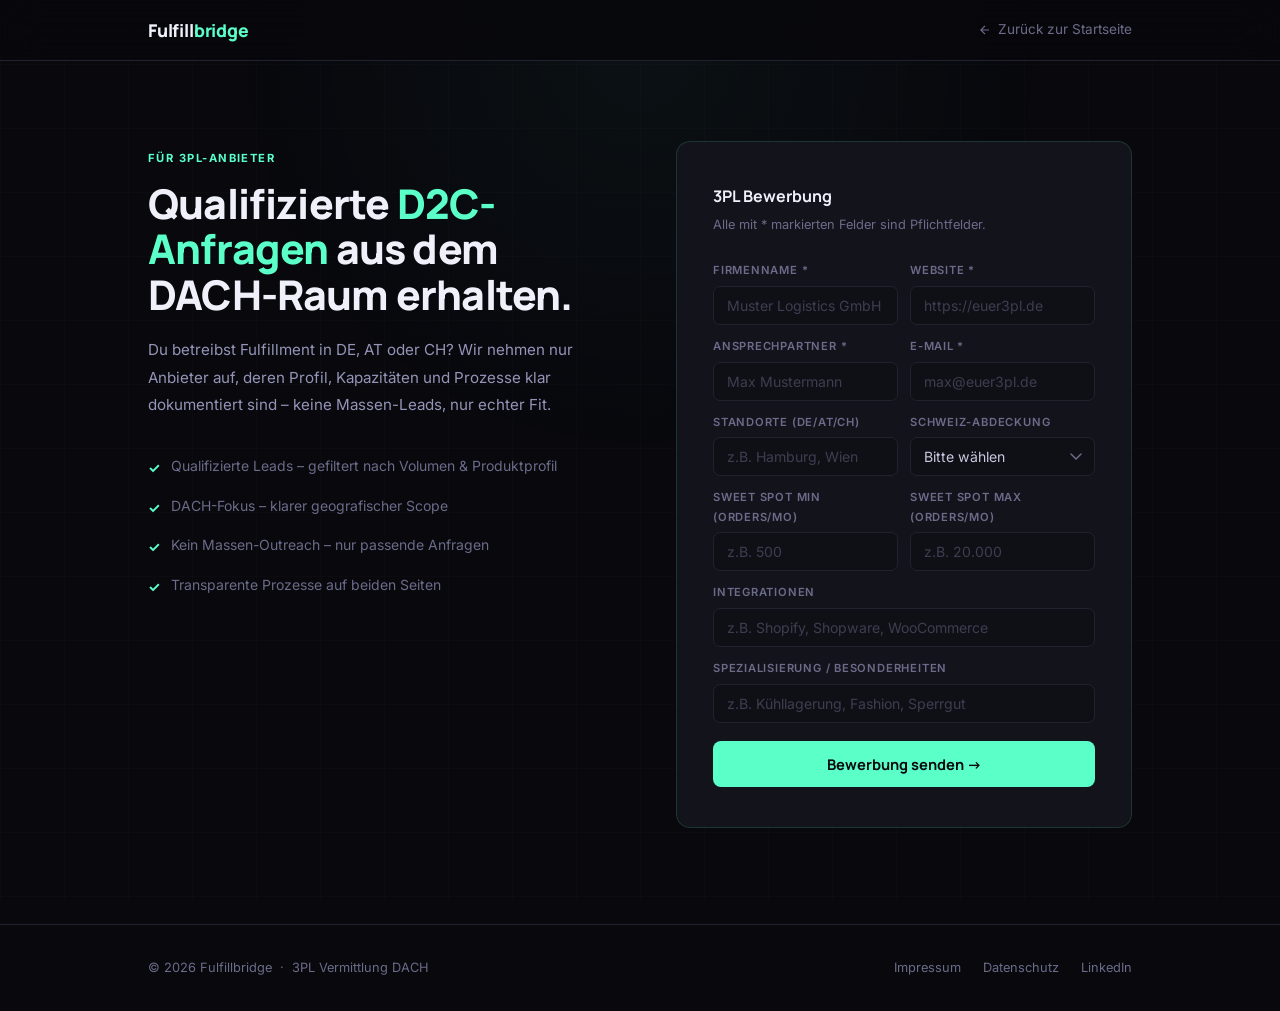
==== 3pl-bewerben.html @ 2032651c "Add files via upload" ====
<!DOCTYPE html>
<html lang="de">
<head>
  <meta charset="UTF-8" />
  <meta name="viewport" content="width=device-width, initial-scale=1.0" />
  <title>Als 3PL bewerben – Fulfillbridge</title>
  <meta name="description" content="Bewirb dich als 3PL-Fulfillment-Anbieter bei Fulfillbridge und erhalte qualifizierte D2C-Anfragen aus dem DACH-Raum." />
  <link rel="canonical" href="https://fulfillbridge.de/3pl-bewerben" />
  <link rel="preconnect" href="https://fonts.googleapis.com" />
  <link rel="preconnect" href="https://fonts.gstatic.com" crossorigin />
  <link href="https://fonts.googleapis.com/css2?family=Manrope:wght@600;700;800&family=Inter:wght@400;500&display=swap" rel="stylesheet" />
  <style>
    :root{--bg:#08080d;--surface:#0f0f16;--card:#13131c;--border:#22222e;--accent:#5bffc8;--accent2:#3de0a8;--text:#c8c8e0;--muted:#6b6b8a;--soft:#9494b8;--white:#f0f0fa;--fh:'Manrope',sans-serif;--fb:'Inter',sans-serif;}
    *,*::before,*::after{box-sizing:border-box;margin:0;padding:0;}
    html{scroll-behavior:smooth;}
    body{background:var(--bg);color:var(--text);font-family:var(--fb);font-size:16px;line-height:1.75;overflow-x:hidden;}
    body::after{content:'';position:fixed;inset:0;background-image:linear-gradient(rgba(255,255,255,0.015) 1px,transparent 1px),linear-gradient(90deg,rgba(255,255,255,0.015) 1px,transparent 1px);background-size:64px 64px;pointer-events:none;z-index:0;}
    .glow{position:fixed;top:-400px;left:50%;transform:translateX(-50%);width:900px;height:900px;background:radial-gradient(ellipse,rgba(91,255,200,0.04) 0%,transparent 65%);pointer-events:none;z-index:0;}
    .wrap{max-width:1040px;margin:0 auto;padding:0 28px;position:relative;z-index:1;}
    nav{position:sticky;top:0;z-index:100;background:rgba(8,8,13,0.92);backdrop-filter:blur(20px);border-bottom:1px solid var(--border);}
    .nav-inner{display:flex;align-items:center;justify-content:space-between;height:60px;max-width:1040px;margin:0 auto;padding:0 28px;}
    .logo{font-family:var(--fh);font-weight:800;font-size:1.1rem;color:var(--white);text-decoration:none;letter-spacing:-0.01em;}
    .logo span{color:var(--accent);}
    .back-link{display:inline-flex;align-items:center;gap:6px;color:var(--muted);text-decoration:none;font-size:0.85rem;transition:color 0.2s;}
    .back-link:hover{color:var(--accent);}
    .page-wrap{display:grid;grid-template-columns:1fr 1fr;gap:72px;align-items:start;padding:80px 0 96px;}
    .page-left{padding-top:8px;}
    .section-tag{display:block;font-size:0.7rem;font-weight:700;letter-spacing:0.13em;text-transform:uppercase;color:var(--accent);margin-bottom:12px;}
    h1{font-family:var(--fh);font-size:clamp(1.8rem,3.2vw,2.6rem);font-weight:800;line-height:1.12;letter-spacing:-0.02em;color:var(--white);margin-bottom:18px;}
    h1 em{font-style:normal;color:var(--accent);}
    .page-desc{font-size:0.95rem;color:var(--soft);line-height:1.8;margin-bottom:36px;}
    .trust-list{list-style:none;display:flex;flex-direction:column;gap:13px;}
    .trust-list li{display:flex;align-items:flex-start;gap:11px;font-size:0.875rem;color:var(--muted);}
    .trust-list li::before{content:'✓';color:var(--accent);font-weight:700;flex-shrink:0;margin-top:2px;}
    .form-card{background:var(--card);border:1px solid rgba(91,255,200,0.14);border-radius:14px;padding:40px 36px;}
    .form-title{font-family:var(--fh);font-size:1rem;font-weight:700;color:var(--white);margin-bottom:5px;}
    .form-sub{font-size:0.8rem;color:var(--muted);margin-bottom:26px;line-height:1.6;}
    .fgrid{display:grid;grid-template-columns:1fr 1fr;gap:12px;}
    .fg{display:flex;flex-direction:column;gap:5px;}
    .fg.full{grid-column:1/-1;}
    label{font-size:0.7rem;font-weight:600;color:var(--muted);letter-spacing:0.07em;text-transform:uppercase;}
    input,select{background:var(--surface);border:1px solid var(--border);border-radius:7px;color:var(--text);font-family:var(--fb);font-size:0.88rem;padding:10px 13px;outline:none;width:100%;transition:border-color 0.2s;-webkit-appearance:none;}
    input:focus,select:focus{border-color:rgba(91,255,200,0.4);}
    input::placeholder{color:var(--muted);opacity:0.5;}
    select{appearance:none;background-image:url("data:image/svg+xml,%3Csvg xmlns='http://www.w3.org/2000/svg' width='12' height='8' viewBox='0 0 12 8'%3E%3Cpath d='M1 1l5 5 5-5' stroke='%236b6b8a' stroke-width='1.5' fill='none' stroke-linecap='round'/%3E%3C/svg%3E");background-repeat:no-repeat;background-position:right 12px center;padding-right:32px;}
    select option{background:#13131c;}
    .submit-btn{margin-top:18px;width:100%;background:var(--accent);color:#08080d;border:none;border-radius:8px;font-family:var(--fh);font-size:0.92rem;font-weight:700;padding:13px 24px;cursor:pointer;transition:background 0.2s,transform 0.15s;}
    .submit-btn:hover{background:var(--accent2);transform:translateY(-2px);}
    .submit-btn:disabled{opacity:0.6;cursor:not-allowed;transform:none;}
    .form-msg{margin-top:12px;font-size:0.84rem;display:none;}
    footer{border-top:1px solid var(--border);padding:32px 0;}
    .footer-inner{display:flex;align-items:center;justify-content:space-between;flex-wrap:wrap;gap:14px;}
    .footer-inner p{font-size:0.8rem;color:var(--muted);}
    .footer-links{display:flex;gap:22px;}
    .footer-links a{font-size:0.8rem;color:var(--muted);text-decoration:none;transition:color 0.2s;}
    .footer-links a:hover{color:var(--soft);}
    @media(max-width:820px){.page-wrap{grid-template-columns:1fr;gap:36px;padding:52px 0 64px;}.fgrid{grid-template-columns:1fr;}.fg.full{grid-column:1;}}
    @keyframes up{from{opacity:0;transform:translateY(14px);}to{opacity:1;transform:translateY(0);}}
    .page-left{animation:up .4s ease both;}
    .form-card{animation:up .4s .08s ease both;}
  </style>
</head>
<body>
<div class="glow"></div>
<nav>
  <div class="nav-inner">
    <a href="/" class="logo">Fulfill<span>bridge</span></a>
    <a href="/" class="back-link">
      <svg width="14" height="14" fill="none" stroke="currentColor" stroke-width="2" viewBox="0 0 24 24"><path d="M19 12H5M12 5l-7 7 7 7"/></svg>
      Zurück zur Startseite
    </a>
  </div>
</nav>
<main>
  <div class="wrap">
    <div class="page-wrap">
      <div class="page-left">
        <span class="section-tag">Für 3PL-Anbieter</span>
        <h1>Qualifizierte <em>D2C-Anfragen</em> aus dem DACH-Raum erhalten.</h1>
        <p class="page-desc">Du betreibst Fulfillment in DE, AT oder CH? Wir nehmen nur Anbieter auf, deren Profil, Kapazitäten und Prozesse klar dokumentiert sind – keine Massen-Leads, nur echter Fit.</p>
        <ul class="trust-list">
          <li>Qualifizierte Leads – gefiltert nach Volumen &amp; Produktprofil</li>
          <li>DACH-Fokus – klarer geografischer Scope</li>
          <li>Kein Massen-Outreach – nur passende Anfragen</li>
          <li>Transparente Prozesse auf beiden Seiten</li>
        </ul>
      </div>
      <div class="form-card">
        <div class="form-title">3PL Bewerbung</div>
        <div class="form-sub">Alle mit * markierten Felder sind Pflichtfelder.</div>
        <form id="3pl-form">
          <div class="fgrid">
            <div class="fg">
              <label for="firma">Firmenname *</label>
              <input type="text" id="firma" name="firma" placeholder="Muster Logistics GmbH" required />
            </div>
            <div class="fg">
              <label for="website">Website *</label>
              <input type="url" id="website" name="website" placeholder="https://euer3pl.de" required />
            </div>
            <div class="fg">
              <label for="ansprechpartner">Ansprechpartner *</label>
              <input type="text" id="ansprechpartner" name="ansprechpartner" placeholder="Max Mustermann" required />
            </div>
            <div class="fg">
              <label for="email">E-Mail *</label>
              <input type="email" id="email" name="email" placeholder="max@euer3pl.de" required />
            </div>
            <div class="fg">
              <label for="standorte">Standorte (DE/AT/CH)</label>
              <input type="text" id="standorte" name="standorte" placeholder="z.B. Hamburg, Wien" />
            </div>
            <div class="fg">
              <label for="ch-fit">Schweiz-Abdeckung</label>
              <select id="ch-fit" name="ch-fit">
                <option value="">Bitte wählen</option>
                <option>Nein</option>
                <option>Ja – über Partner</option>
                <option>Ja – Inhouse</option>
              </select>
            </div>
            <div class="fg">
              <label for="min-orders">Sweet Spot Min (Orders/Mo)</label>
              <input type="text" id="min-orders" name="min-orders" placeholder="z.B. 500" />
            </div>
            <div class="fg">
              <label for="max-orders">Sweet Spot Max (Orders/Mo)</label>
              <input type="text" id="max-orders" name="max-orders" placeholder="z.B. 20.000" />
            </div>
            <div class="fg full">
              <label for="integrationen">Integrationen</label>
              <input type="text" id="integrationen" name="integrationen" placeholder="z.B. Shopify, Shopware, WooCommerce" />
            </div>
            <div class="fg full">
              <label for="spezialisierung">Spezialisierung / Besonderheiten</label>
              <input type="text" id="spezialisierung" name="spezialisierung" placeholder="z.B. Kühllagerung, Fashion, Sperrgut" />
            </div>
          </div>
          <button type="submit" class="submit-btn" id="3pl-btn">Bewerbung senden →</button>
          <div class="form-msg" id="3pl-msg"></div>
        </form>
      </div>
    </div>
  </div>
</main>
<footer>
  <div class="wrap">
    <div class="footer-inner">
      <p>© 2026 Fulfillbridge &nbsp;·&nbsp; 3PL Vermittlung DACH</p>
      <div class="footer-links">
        <a href="/impressum">Impressum</a>
        <a href="/datenschutz">Datenschutz</a>
        <a href="https://www.linkedin.com/in/fulfillbridge-dach-8832b03a8/" target="_blank" rel="noopener">LinkedIn</a>
      </div>
    </div>
  </div>
</footer>
<script>
(function(){
  const TOKEN='patjpHLbe1Uo3tmk9.3151d7446c6249a3d1ec3e8ec1648d11d71ab4020e79228666efc84fd6ca320b';
  const API=`https://api.airtable.com/v0/appNUDG6o23reR10C/3PL-Bewerbungen`;
  const HEAD={'Authorization':`Bearer ${TOKEN}`,'Content-Type':'application/json'};
  document.getElementById('3pl-form').addEventListener('submit',async function(e){
    e.preventDefault();
    const btn=document.getElementById('3pl-btn');
    const msg=document.getElementById('3pl-msg');
    btn.disabled=true; btn.textContent='Wird gesendet...';
    try{
      const body={records:[{fields:{
        Firma:document.getElementById('firma').value.trim(),
        Website:document.getElementById('website').value.trim(),
        Ansprechpartner:document.getElementById('ansprechpartner').value.trim(),
        Email:document.getElementById('email').value.trim(),
        Standorte:document.getElementById('standorte').value.trim(),
        CH_Fit:document.getElementById('ch-fit').value,
        Min_Orders:document.getElementById('min-orders').value.trim(),
        Max_Orders:document.getElementById('max-orders').value.trim(),
        Integrationen:document.getElementById('integrationen').value.trim(),
        Spezialisierung:document.getElementById('spezialisierung').value.trim(),
        Datum:new Date().toISOString()
      }}]};
      const r=await fetch(API,{method:'POST',headers:HEAD,body:JSON.stringify(body)});
      if(!r.ok){const err=await r.json();throw new Error(err.error?.message||'Fehler');}
      msg.style.display='block'; msg.style.color='var(--accent)';
      msg.textContent='✓ Bewerbung erhalten! Wir melden uns bei dir.';
      e.target.reset();
    }catch(err){
      msg.style.display='block'; msg.style.color='#e57373';
      msg.textContent='Fehler beim Senden – bitte schreib uns direkt auf LinkedIn.';
    }
    btn.disabled=false; btn.textContent='Bewerbung senden →';
  });
})();
</script>
</body>
</html>
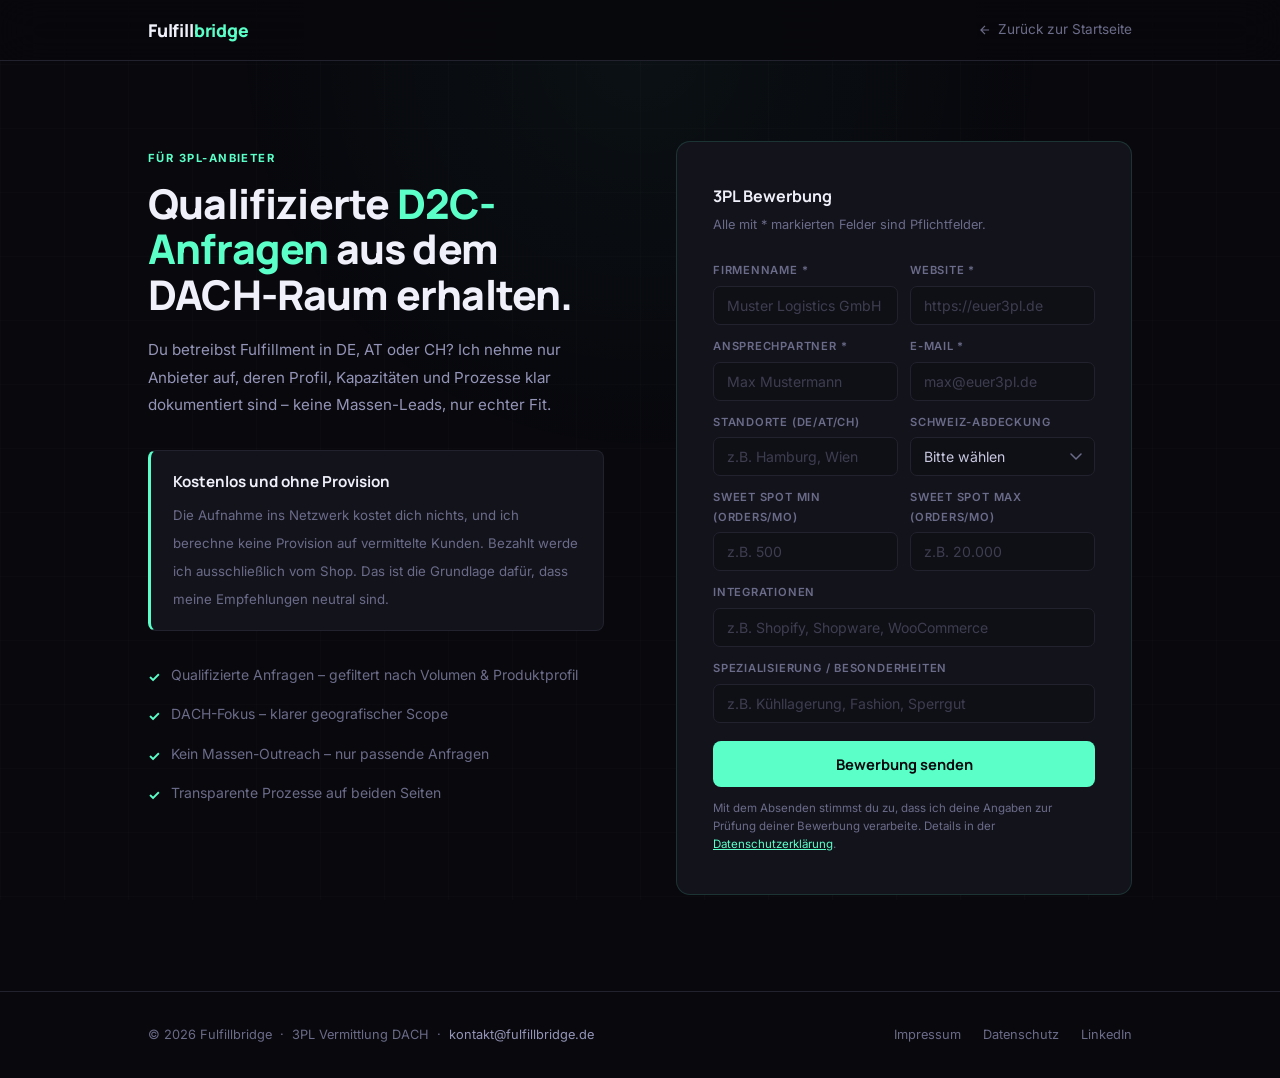
==== commit f8eb60ed: "Add files via upload" ====
--- a/3pl-bewerben.html
+++ b/3pl-bewerben.html
@@ -4,8 +4,15 @@
   <meta charset="UTF-8" />
   <meta name="viewport" content="width=device-width, initial-scale=1.0" />
   <title>Als 3PL bewerben – Fulfillbridge</title>
-  <meta name="description" content="Bewirb dich als 3PL-Fulfillment-Anbieter bei Fulfillbridge und erhalte qualifizierte D2C-Anfragen aus dem DACH-Raum." />
+  <meta name="description" content="Bewirb dich als 3PL-Fulfillment-Anbieter bei Fulfillbridge und erhalte qualifizierte D2C-Anfragen aus dem DACH-Raum. Kostenlos und ohne Provision." />
   <link rel="canonical" href="https://fulfillbridge.de/3pl-bewerben" />
+  <meta name="robots" content="noindex, follow" />
+
+  <!-- Vercel Web Analytics -->
+  <script defer src="/_vercel/insights/script.js"></script>
+  <!-- Vercel Speed Insights -->
+  <script defer src="/_vercel/speed-insights/script.js"></script>
+
   <link rel="preconnect" href="https://fonts.googleapis.com" />
   <link rel="preconnect" href="https://fonts.gstatic.com" crossorigin />
   <link href="https://fonts.googleapis.com/css2?family=Manrope:wght@600;700;800&family=Inter:wght@400;500&display=swap" rel="stylesheet" />
@@ -17,6 +24,7 @@
     body::after{content:'';position:fixed;inset:0;background-image:linear-gradient(rgba(255,255,255,0.015) 1px,transparent 1px),linear-gradient(90deg,rgba(255,255,255,0.015) 1px,transparent 1px);background-size:64px 64px;pointer-events:none;z-index:0;}
     .glow{position:fixed;top:-400px;left:50%;transform:translateX(-50%);width:900px;height:900px;background:radial-gradient(ellipse,rgba(91,255,200,0.04) 0%,transparent 65%);pointer-events:none;z-index:0;}
     .wrap{max-width:1040px;margin:0 auto;padding:0 28px;position:relative;z-index:1;}
+    a:focus-visible,button:focus-visible,input:focus-visible,select:focus-visible{outline:2px solid var(--accent);outline-offset:3px;border-radius:4px;}
     nav{position:sticky;top:0;z-index:100;background:rgba(8,8,13,0.92);backdrop-filter:blur(20px);border-bottom:1px solid var(--border);}
     .nav-inner{display:flex;align-items:center;justify-content:space-between;height:60px;max-width:1040px;margin:0 auto;padding:0 28px;}
     .logo{font-family:var(--fh);font-weight:800;font-size:1.1rem;color:var(--white);text-decoration:none;letter-spacing:-0.01em;}
@@ -28,7 +36,10 @@
     .section-tag{display:block;font-size:0.7rem;font-weight:700;letter-spacing:0.13em;text-transform:uppercase;color:var(--accent);margin-bottom:12px;}
     h1{font-family:var(--fh);font-size:clamp(1.8rem,3.2vw,2.6rem);font-weight:800;line-height:1.12;letter-spacing:-0.02em;color:var(--white);margin-bottom:18px;}
     h1 em{font-style:normal;color:var(--accent);}
-    .page-desc{font-size:0.95rem;color:var(--soft);line-height:1.8;margin-bottom:36px;}
+    .page-desc{font-size:0.95rem;color:var(--soft);line-height:1.8;margin-bottom:32px;}
+    .price-inline{border:1px solid var(--border);border-left:3px solid var(--accent);border-radius:8px;padding:18px 22px;margin-bottom:32px;background:var(--card);}
+    .price-inline strong{display:block;font-family:var(--fh);font-size:0.95rem;color:var(--white);margin-bottom:4px;}
+    .price-inline span{font-size:0.83rem;color:var(--muted);line-height:1.7;}
     .trust-list{list-style:none;display:flex;flex-direction:column;gap:13px;}
     .trust-list li{display:flex;align-items:flex-start;gap:11px;font-size:0.875rem;color:var(--muted);}
     .trust-list li::before{content:'✓';color:var(--accent);font-weight:700;flex-shrink:0;margin-top:2px;}
@@ -44,20 +55,24 @@
     input::placeholder{color:var(--muted);opacity:0.5;}
     select{appearance:none;background-image:url("data:image/svg+xml,%3Csvg xmlns='http://www.w3.org/2000/svg' width='12' height='8' viewBox='0 0 12 8'%3E%3Cpath d='M1 1l5 5 5-5' stroke='%236b6b8a' stroke-width='1.5' fill='none' stroke-linecap='round'/%3E%3C/svg%3E");background-repeat:no-repeat;background-position:right 12px center;padding-right:32px;}
     select option{background:#13131c;}
+    .hp{position:absolute;left:-9999px;width:1px;height:1px;overflow:hidden;}
     .submit-btn{margin-top:18px;width:100%;background:var(--accent);color:#08080d;border:none;border-radius:8px;font-family:var(--fh);font-size:0.92rem;font-weight:700;padding:13px 24px;cursor:pointer;transition:background 0.2s,transform 0.15s;}
     .submit-btn:hover{background:var(--accent2);transform:translateY(-2px);}
     .submit-btn:disabled{opacity:0.6;cursor:not-allowed;transform:none;}
-    .form-msg{margin-top:12px;font-size:0.84rem;display:none;}
+    .form-msg{margin-top:12px;font-size:0.84rem;display:none;line-height:1.7;}
+    .privacy-note{font-size:0.72rem;color:var(--muted);margin-top:12px;line-height:1.6;}
+    .privacy-note a{color:var(--accent);}
     footer{border-top:1px solid var(--border);padding:32px 0;}
     .footer-inner{display:flex;align-items:center;justify-content:space-between;flex-wrap:wrap;gap:14px;}
     .footer-inner p{font-size:0.8rem;color:var(--muted);}
-    .footer-links{display:flex;gap:22px;}
+    .footer-links{display:flex;gap:22px;flex-wrap:wrap;}
     .footer-links a{font-size:0.8rem;color:var(--muted);text-decoration:none;transition:color 0.2s;}
     .footer-links a:hover{color:var(--soft);}
-    @media(max-width:820px){.page-wrap{grid-template-columns:1fr;gap:36px;padding:52px 0 64px;}.fgrid{grid-template-columns:1fr;}.fg.full{grid-column:1;}}
+    @media(max-width:820px){.page-wrap{grid-template-columns:1fr;gap:36px;padding:52px 0 64px;}.fgrid{grid-template-columns:1fr;}.fg.full{grid-column:1;}.form-card{padding:28px 22px;}}
     @keyframes up{from{opacity:0;transform:translateY(14px);}to{opacity:1;transform:translateY(0);}}
     .page-left{animation:up .4s ease both;}
     .form-card{animation:up .4s .08s ease both;}
+    @media (prefers-reduced-motion: reduce){*,*::before,*::after{animation:none !important;transition:none !important;}html{scroll-behavior:auto;}}
   </style>
 </head>
 <body>
@@ -66,7 +81,7 @@
   <div class="nav-inner">
     <a href="/" class="logo">Fulfill<span>bridge</span></a>
     <a href="/" class="back-link">
-      <svg width="14" height="14" fill="none" stroke="currentColor" stroke-width="2" viewBox="0 0 24 24"><path d="M19 12H5M12 5l-7 7 7 7"/></svg>
+      <svg width="14" height="14" fill="none" stroke="currentColor" stroke-width="2" viewBox="0 0 24 24" aria-hidden="true"><path d="M19 12H5M12 5l-7 7 7 7"/></svg>
       Zurück zur Startseite
     </a>
   </div>
@@ -77,34 +92,41 @@
       <div class="page-left">
         <span class="section-tag">Für 3PL-Anbieter</span>
         <h1>Qualifizierte <em>D2C-Anfragen</em> aus dem DACH-Raum erhalten.</h1>
-        <p class="page-desc">Du betreibst Fulfillment in DE, AT oder CH? Wir nehmen nur Anbieter auf, deren Profil, Kapazitäten und Prozesse klar dokumentiert sind – keine Massen-Leads, nur echter Fit.</p>
+        <p class="page-desc">Du betreibst Fulfillment in DE, AT oder CH? Ich nehme nur Anbieter auf, deren Profil, Kapazitäten und Prozesse klar dokumentiert sind – keine Massen-Leads, nur echter Fit.</p>
+
+        <div class="price-inline">
+          <strong>Kostenlos und ohne Provision</strong>
+          <span>Die Aufnahme ins Netzwerk kostet dich nichts, und ich berechne keine Provision auf vermittelte Kunden. Bezahlt werde ich ausschließlich vom Shop. Das ist die Grundlage dafür, dass meine Empfehlungen neutral sind.</span>
+        </div>
+
         <ul class="trust-list">
-          <li>Qualifizierte Leads – gefiltert nach Volumen &amp; Produktprofil</li>
+          <li>Qualifizierte Anfragen – gefiltert nach Volumen &amp; Produktprofil</li>
           <li>DACH-Fokus – klarer geografischer Scope</li>
           <li>Kein Massen-Outreach – nur passende Anfragen</li>
           <li>Transparente Prozesse auf beiden Seiten</li>
         </ul>
       </div>
+
       <div class="form-card">
         <div class="form-title">3PL Bewerbung</div>
         <div class="form-sub">Alle mit * markierten Felder sind Pflichtfelder.</div>
-        <form id="3pl-form">
+        <form id="3pl-form" novalidate>
           <div class="fgrid">
             <div class="fg">
               <label for="firma">Firmenname *</label>
-              <input type="text" id="firma" name="firma" placeholder="Muster Logistics GmbH" required />
+              <input type="text" id="firma" name="firma" placeholder="Muster Logistics GmbH" required autocomplete="organization" />
             </div>
             <div class="fg">
               <label for="website">Website *</label>
-              <input type="url" id="website" name="website" placeholder="https://euer3pl.de" required />
+              <input type="url" id="website" name="website" placeholder="https://euer3pl.de" required autocomplete="url" />
             </div>
             <div class="fg">
               <label for="ansprechpartner">Ansprechpartner *</label>
-              <input type="text" id="ansprechpartner" name="ansprechpartner" placeholder="Max Mustermann" required />
+              <input type="text" id="ansprechpartner" name="ansprechpartner" placeholder="Max Mustermann" required autocomplete="name" />
             </div>
             <div class="fg">
               <label for="email">E-Mail *</label>
-              <input type="email" id="email" name="email" placeholder="max@euer3pl.de" required />
+              <input type="email" id="email" name="email" placeholder="max@euer3pl.de" required autocomplete="email" />
             </div>
             <div class="fg">
               <label for="standorte">Standorte (DE/AT/CH)</label>
@@ -121,11 +143,11 @@
             </div>
             <div class="fg">
               <label for="min-orders">Sweet Spot Min (Orders/Mo)</label>
-              <input type="text" id="min-orders" name="min-orders" placeholder="z.B. 500" />
+              <input type="text" id="min-orders" name="min-orders" placeholder="z.B. 500" inputmode="numeric" />
             </div>
             <div class="fg">
               <label for="max-orders">Sweet Spot Max (Orders/Mo)</label>
-              <input type="text" id="max-orders" name="max-orders" placeholder="z.B. 20.000" />
+              <input type="text" id="max-orders" name="max-orders" placeholder="z.B. 20.000" inputmode="numeric" />
             </div>
             <div class="fg full">
               <label for="integrationen">Integrationen</label>
@@ -136,8 +158,19 @@
               <input type="text" id="spezialisierung" name="spezialisierung" placeholder="z.B. Kühllagerung, Fashion, Sperrgut" />
             </div>
           </div>
-          <button type="submit" class="submit-btn" id="3pl-btn">Bewerbung senden →</button>
-          <div class="form-msg" id="3pl-msg"></div>
+
+          <!-- Honeypot -->
+          <div class="hp" aria-hidden="true">
+            <label for="website_url">Bitte leer lassen</label>
+            <input type="text" id="website_url" name="website_url" tabindex="-1" autocomplete="off" />
+          </div>
+
+          <button type="submit" class="submit-btn" id="3pl-btn">Bewerbung senden</button>
+          <div class="form-msg" id="3pl-msg" role="status" aria-live="polite"></div>
+          <p class="privacy-note">
+            Mit dem Absenden stimmst du zu, dass ich deine Angaben zur Prüfung deiner Bewerbung
+            verarbeite. Details in der <a href="/datenschutz">Datenschutzerklärung</a>.
+          </p>
         </form>
       </div>
     </div>
@@ -146,7 +179,7 @@
 <footer>
   <div class="wrap">
     <div class="footer-inner">
-      <p>© 2026 Fulfillbridge &nbsp;·&nbsp; 3PL Vermittlung DACH</p>
+      <p>© 2026 Fulfillbridge &nbsp;·&nbsp; 3PL Vermittlung DACH &nbsp;·&nbsp; <a href="mailto:kontakt@fulfillbridge.de" style="color:var(--soft);text-decoration:none;">kontakt@fulfillbridge.de</a></p>
       <div class="footer-links">
         <a href="/impressum">Impressum</a>
         <a href="/datenschutz">Datenschutz</a>
@@ -155,40 +188,63 @@
     </div>
   </div>
 </footer>
+
 <script>
 (function(){
-  const TOKEN='patjpHLbe1Uo3tmk9.3151d7446c6249a3d1ec3e8ec1648d11d71ab4020e79228666efc84fd6ca320b';
-  const API=`https://api.airtable.com/v0/appNUDG6o23reR10C/3PL-Bewerbungen`;
-  const HEAD={'Authorization':`Bearer ${TOKEN}`,'Content-Type':'application/json'};
-  document.getElementById('3pl-form').addEventListener('submit',async function(e){
+  const form = document.getElementById('3pl-form');
+  const btn  = document.getElementById('3pl-btn');
+  const msg  = document.getElementById('3pl-msg');
+
+  const val = id => (document.getElementById(id)?.value || '').trim();
+
+  function show(text, ok) {
+    msg.style.display = 'block';
+    msg.style.color = ok ? 'var(--accent)' : '#e57373';
+    msg.textContent = text;
+  }
+
+  form.addEventListener('submit', async function(e){
     e.preventDefault();
-    const btn=document.getElementById('3pl-btn');
-    const msg=document.getElementById('3pl-msg');
-    btn.disabled=true; btn.textContent='Wird gesendet...';
-    try{
-      const body={records:[{fields:{
-        Firma:document.getElementById('firma').value.trim(),
-        Website:document.getElementById('website').value.trim(),
-        Ansprechpartner:document.getElementById('ansprechpartner').value.trim(),
-        Email:document.getElementById('email').value.trim(),
-        Standorte:document.getElementById('standorte').value.trim(),
-        CH_Fit:document.getElementById('ch-fit').value,
-        Min_Orders:document.getElementById('min-orders').value.trim(),
-        Max_Orders:document.getElementById('max-orders').value.trim(),
-        Integrationen:document.getElementById('integrationen').value.trim(),
-        Spezialisierung:document.getElementById('spezialisierung').value.trim(),
-        Datum:new Date().toISOString()
-      }}]};
-      const r=await fetch(API,{method:'POST',headers:HEAD,body:JSON.stringify(body)});
-      if(!r.ok){const err=await r.json();throw new Error(err.error?.message||'Fehler');}
-      msg.style.display='block'; msg.style.color='var(--accent)';
-      msg.textContent='✓ Bewerbung erhalten! Wir melden uns bei dir.';
-      e.target.reset();
-    }catch(err){
-      msg.style.display='block'; msg.style.color='#e57373';
-      msg.textContent='Fehler beim Senden – bitte schreib uns direkt auf LinkedIn.';
+
+    if (!val('firma') || !val('website') || !val('ansprechpartner') || !val('email')) {
+      show('Bitte alle Pflichtfelder ausfüllen.', false);
+      return;
     }
-    btn.disabled=false; btn.textContent='Bewerbung senden →';
+
+    btn.disabled = true;
+    btn.textContent = 'Wird gesendet…';
+    msg.style.display = 'none';
+
+    try {
+      const r = await fetch('/api/bewerbung', {
+        method: 'POST',
+        headers: { 'Content-Type': 'application/json' },
+        body: JSON.stringify({
+          firma:           val('firma'),
+          website:         val('website'),
+          ansprechpartner: val('ansprechpartner'),
+          email:           val('email'),
+          standorte:       val('standorte'),
+          chFit:           val('ch-fit'),
+          minOrders:       val('min-orders'),
+          maxOrders:       val('max-orders'),
+          integrationen:   val('integrationen'),
+          spezialisierung: val('spezialisierung'),
+          website_url:     val('website_url')
+        })
+      });
+
+      const data = await r.json().catch(() => ({}));
+      if (!r.ok) throw new Error(data.error || 'Die Bewerbung konnte nicht gesendet werden.');
+
+      show('Bewerbung erhalten. Ich melde mich bei dir.', true);
+      form.reset();
+    } catch (err) {
+      show((err.message || 'Die Bewerbung konnte nicht gesendet werden.') + ' Alternativ: kontakt@fulfillbridge.de', false);
+    }
+
+    btn.disabled = false;
+    btn.textContent = 'Bewerbung senden';
   });
 })();
 </script>
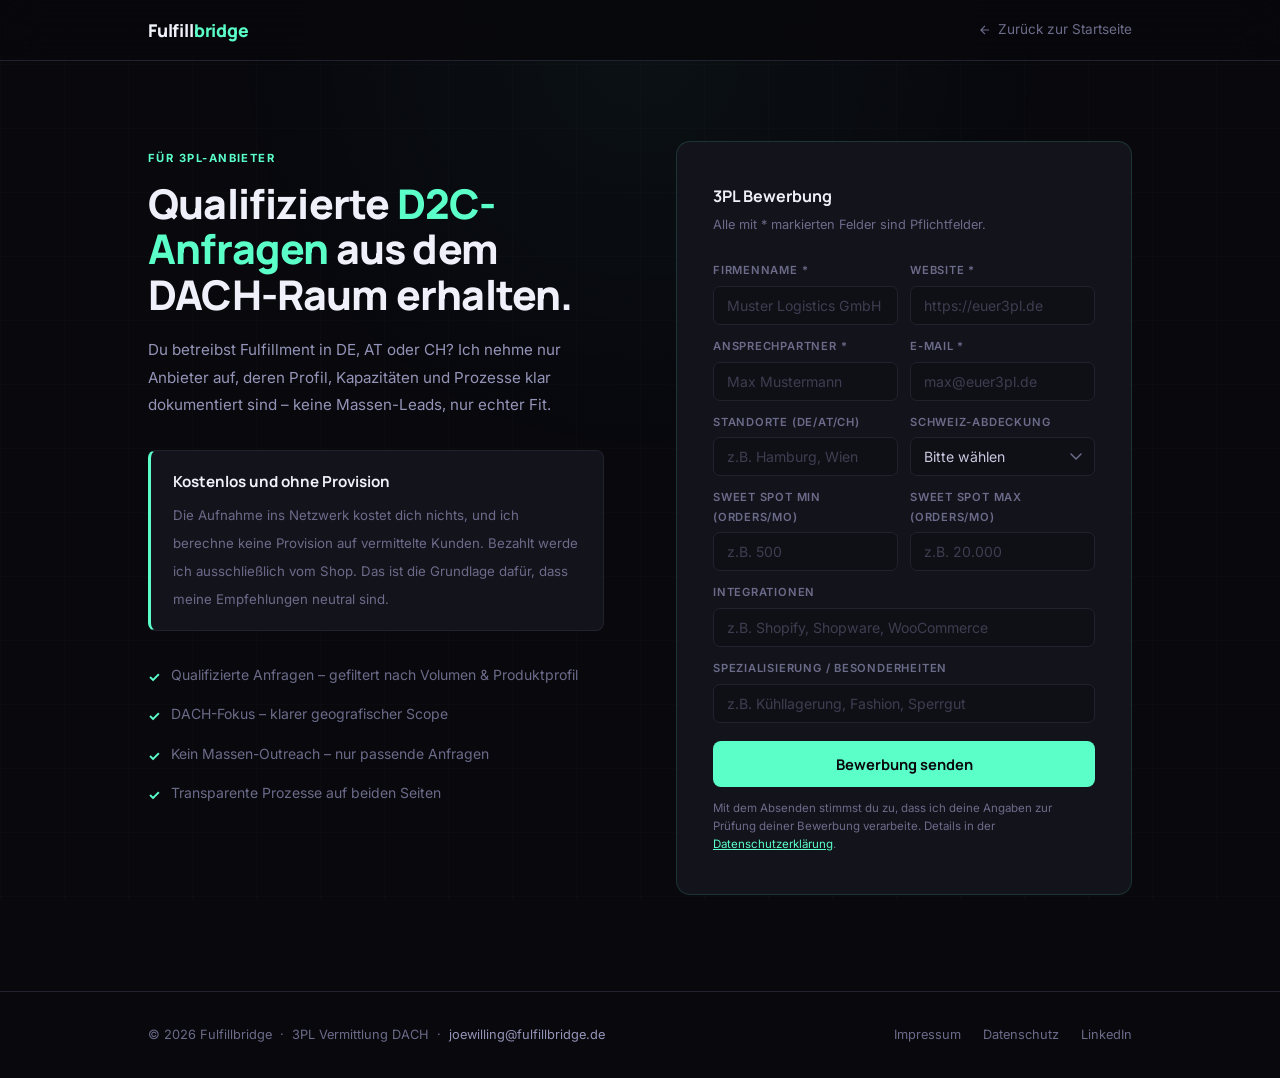
==== commit 174fe16d: "Update contact email in footer" ====
--- a/3pl-bewerben.html
+++ b/3pl-bewerben.html
@@ -179,7 +179,7 @@
 <footer>
   <div class="wrap">
     <div class="footer-inner">
-      <p>© 2026 Fulfillbridge &nbsp;·&nbsp; 3PL Vermittlung DACH &nbsp;·&nbsp; <a href="mailto:kontakt@fulfillbridge.de" style="color:var(--soft);text-decoration:none;">kontakt@fulfillbridge.de</a></p>
+      <p>© 2026 Fulfillbridge &nbsp;·&nbsp; 3PL Vermittlung DACH &nbsp;·&nbsp; <a href="mailto:kontakt@fulfillbridge.de" style="color:var(--soft);text-decoration:none;">joewilling@fulfillbridge.de</a></p>
       <div class="footer-links">
         <a href="/impressum">Impressum</a>
         <a href="/datenschutz">Datenschutz</a>
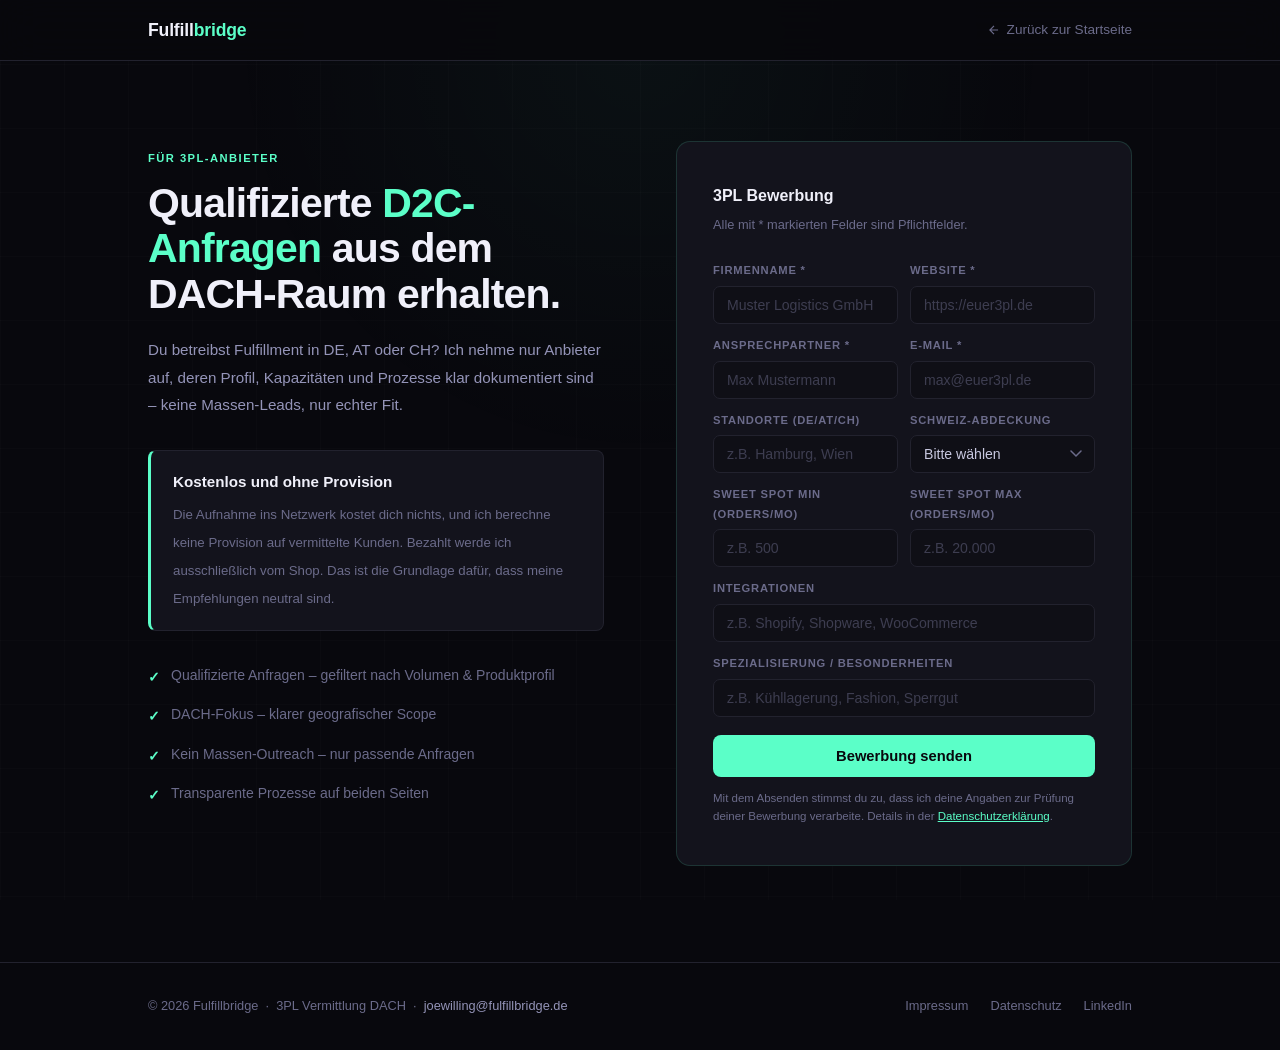
==== commit 3b5381d6: "Add files via upload" ====
--- a/3pl-bewerben.html
+++ b/3pl-bewerben.html
@@ -13,9 +13,7 @@
   <!-- Vercel Speed Insights -->
   <script defer src="/_vercel/speed-insights/script.js"></script>
 
-  <link rel="preconnect" href="https://fonts.googleapis.com" />
-  <link rel="preconnect" href="https://fonts.gstatic.com" crossorigin />
-  <link href="https://fonts.googleapis.com/css2?family=Manrope:wght@600;700;800&family=Inter:wght@400;500&display=swap" rel="stylesheet" />
+  <link rel="stylesheet" href="/fonts/fonts.css" />
   <style>
     :root{--bg:#08080d;--surface:#0f0f16;--card:#13131c;--border:#22222e;--accent:#5bffc8;--accent2:#3de0a8;--text:#c8c8e0;--muted:#6b6b8a;--soft:#9494b8;--white:#f0f0fa;--fh:'Manrope',sans-serif;--fb:'Inter',sans-serif;}
     *,*::before,*::after{box-sizing:border-box;margin:0;padding:0;}
@@ -179,7 +177,7 @@
 <footer>
   <div class="wrap">
     <div class="footer-inner">
-      <p>© 2026 Fulfillbridge &nbsp;·&nbsp; 3PL Vermittlung DACH &nbsp;·&nbsp; <a href="mailto:kontakt@fulfillbridge.de" style="color:var(--soft);text-decoration:none;">joewilling@fulfillbridge.de</a></p>
+      <p>© 2026 Fulfillbridge &nbsp;·&nbsp; 3PL Vermittlung DACH &nbsp;·&nbsp; <a href="mailto:joewilling@fulfillbridge.de" style="color:var(--soft);text-decoration:none;">joewilling@fulfillbridge.de</a></p>
       <div class="footer-links">
         <a href="/impressum">Impressum</a>
         <a href="/datenschutz">Datenschutz</a>
@@ -240,7 +238,7 @@
       show('Bewerbung erhalten. Ich melde mich bei dir.', true);
       form.reset();
     } catch (err) {
-      show((err.message || 'Die Bewerbung konnte nicht gesendet werden.') + ' Alternativ: kontakt@fulfillbridge.de', false);
+      show((err.message || 'Die Bewerbung konnte nicht gesendet werden.') + ' Alternativ: joewilling@fulfillbridge.de', false);
     }
 
     btn.disabled = false;
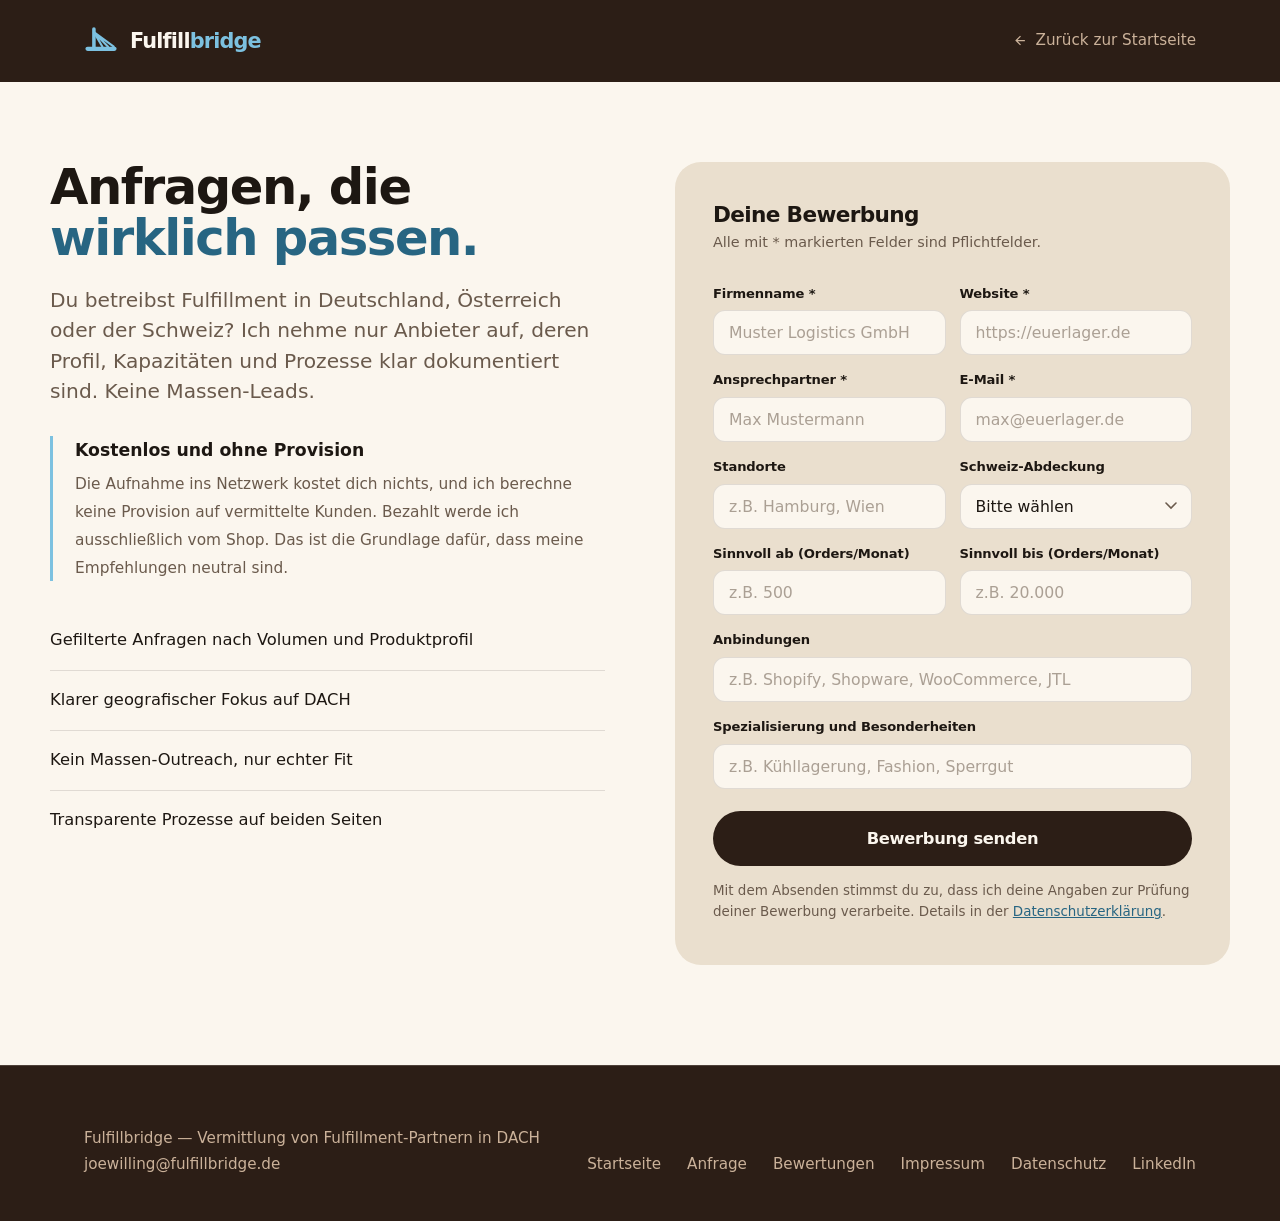
==== commit 8a120fcb: "Add files via upload" ====
--- a/3pl-bewerben.html
+++ b/3pl-bewerben.html
@@ -1,188 +1,143 @@
 <!DOCTYPE html>
 <html lang="de">
 <head>
-  <meta charset="UTF-8" />
-  <meta name="viewport" content="width=device-width, initial-scale=1.0" />
-  <title>Als 3PL bewerben – Fulfillbridge</title>
-  <meta name="description" content="Bewirb dich als 3PL-Fulfillment-Anbieter bei Fulfillbridge und erhalte qualifizierte D2C-Anfragen aus dem DACH-Raum. Kostenlos und ohne Provision." />
-  <link rel="canonical" href="https://fulfillbridge.de/3pl-bewerben" />
-  <meta name="robots" content="noindex, follow" />
-
-  <!-- Vercel Web Analytics -->
-  <script defer src="/_vercel/insights/script.js"></script>
-  <!-- Vercel Speed Insights -->
-  <script defer src="/_vercel/speed-insights/script.js"></script>
-
-  <link rel="stylesheet" href="/fonts/fonts.css" />
-  <style>
-    :root{--bg:#08080d;--surface:#0f0f16;--card:#13131c;--border:#22222e;--accent:#5bffc8;--accent2:#3de0a8;--text:#c8c8e0;--muted:#6b6b8a;--soft:#9494b8;--white:#f0f0fa;--fh:'Manrope',sans-serif;--fb:'Inter',sans-serif;}
-    *,*::before,*::after{box-sizing:border-box;margin:0;padding:0;}
-    html{scroll-behavior:smooth;}
-    body{background:var(--bg);color:var(--text);font-family:var(--fb);font-size:16px;line-height:1.75;overflow-x:hidden;}
-    body::after{content:'';position:fixed;inset:0;background-image:linear-gradient(rgba(255,255,255,0.015) 1px,transparent 1px),linear-gradient(90deg,rgba(255,255,255,0.015) 1px,transparent 1px);background-size:64px 64px;pointer-events:none;z-index:0;}
-    .glow{position:fixed;top:-400px;left:50%;transform:translateX(-50%);width:900px;height:900px;background:radial-gradient(ellipse,rgba(91,255,200,0.04) 0%,transparent 65%);pointer-events:none;z-index:0;}
-    .wrap{max-width:1040px;margin:0 auto;padding:0 28px;position:relative;z-index:1;}
-    a:focus-visible,button:focus-visible,input:focus-visible,select:focus-visible{outline:2px solid var(--accent);outline-offset:3px;border-radius:4px;}
-    nav{position:sticky;top:0;z-index:100;background:rgba(8,8,13,0.92);backdrop-filter:blur(20px);border-bottom:1px solid var(--border);}
-    .nav-inner{display:flex;align-items:center;justify-content:space-between;height:60px;max-width:1040px;margin:0 auto;padding:0 28px;}
-    .logo{font-family:var(--fh);font-weight:800;font-size:1.1rem;color:var(--white);text-decoration:none;letter-spacing:-0.01em;}
-    .logo span{color:var(--accent);}
-    .back-link{display:inline-flex;align-items:center;gap:6px;color:var(--muted);text-decoration:none;font-size:0.85rem;transition:color 0.2s;}
-    .back-link:hover{color:var(--accent);}
-    .page-wrap{display:grid;grid-template-columns:1fr 1fr;gap:72px;align-items:start;padding:80px 0 96px;}
-    .page-left{padding-top:8px;}
-    .section-tag{display:block;font-size:0.7rem;font-weight:700;letter-spacing:0.13em;text-transform:uppercase;color:var(--accent);margin-bottom:12px;}
-    h1{font-family:var(--fh);font-size:clamp(1.8rem,3.2vw,2.6rem);font-weight:800;line-height:1.12;letter-spacing:-0.02em;color:var(--white);margin-bottom:18px;}
-    h1 em{font-style:normal;color:var(--accent);}
-    .page-desc{font-size:0.95rem;color:var(--soft);line-height:1.8;margin-bottom:32px;}
-    .price-inline{border:1px solid var(--border);border-left:3px solid var(--accent);border-radius:8px;padding:18px 22px;margin-bottom:32px;background:var(--card);}
-    .price-inline strong{display:block;font-family:var(--fh);font-size:0.95rem;color:var(--white);margin-bottom:4px;}
-    .price-inline span{font-size:0.83rem;color:var(--muted);line-height:1.7;}
-    .trust-list{list-style:none;display:flex;flex-direction:column;gap:13px;}
-    .trust-list li{display:flex;align-items:flex-start;gap:11px;font-size:0.875rem;color:var(--muted);}
-    .trust-list li::before{content:'✓';color:var(--accent);font-weight:700;flex-shrink:0;margin-top:2px;}
-    .form-card{background:var(--card);border:1px solid rgba(91,255,200,0.14);border-radius:14px;padding:40px 36px;}
-    .form-title{font-family:var(--fh);font-size:1rem;font-weight:700;color:var(--white);margin-bottom:5px;}
-    .form-sub{font-size:0.8rem;color:var(--muted);margin-bottom:26px;line-height:1.6;}
-    .fgrid{display:grid;grid-template-columns:1fr 1fr;gap:12px;}
-    .fg{display:flex;flex-direction:column;gap:5px;}
-    .fg.full{grid-column:1/-1;}
-    label{font-size:0.7rem;font-weight:600;color:var(--muted);letter-spacing:0.07em;text-transform:uppercase;}
-    input,select{background:var(--surface);border:1px solid var(--border);border-radius:7px;color:var(--text);font-family:var(--fb);font-size:0.88rem;padding:10px 13px;outline:none;width:100%;transition:border-color 0.2s;-webkit-appearance:none;}
-    input:focus,select:focus{border-color:rgba(91,255,200,0.4);}
-    input::placeholder{color:var(--muted);opacity:0.5;}
-    select{appearance:none;background-image:url("data:image/svg+xml,%3Csvg xmlns='http://www.w3.org/2000/svg' width='12' height='8' viewBox='0 0 12 8'%3E%3Cpath d='M1 1l5 5 5-5' stroke='%236b6b8a' stroke-width='1.5' fill='none' stroke-linecap='round'/%3E%3C/svg%3E");background-repeat:no-repeat;background-position:right 12px center;padding-right:32px;}
-    select option{background:#13131c;}
-    .hp{position:absolute;left:-9999px;width:1px;height:1px;overflow:hidden;}
-    .submit-btn{margin-top:18px;width:100%;background:var(--accent);color:#08080d;border:none;border-radius:8px;font-family:var(--fh);font-size:0.92rem;font-weight:700;padding:13px 24px;cursor:pointer;transition:background 0.2s,transform 0.15s;}
-    .submit-btn:hover{background:var(--accent2);transform:translateY(-2px);}
-    .submit-btn:disabled{opacity:0.6;cursor:not-allowed;transform:none;}
-    .form-msg{margin-top:12px;font-size:0.84rem;display:none;line-height:1.7;}
-    .privacy-note{font-size:0.72rem;color:var(--muted);margin-top:12px;line-height:1.6;}
-    .privacy-note a{color:var(--accent);}
-    footer{border-top:1px solid var(--border);padding:32px 0;}
-    .footer-inner{display:flex;align-items:center;justify-content:space-between;flex-wrap:wrap;gap:14px;}
-    .footer-inner p{font-size:0.8rem;color:var(--muted);}
-    .footer-links{display:flex;gap:22px;flex-wrap:wrap;}
-    .footer-links a{font-size:0.8rem;color:var(--muted);text-decoration:none;transition:color 0.2s;}
-    .footer-links a:hover{color:var(--soft);}
-    @media(max-width:820px){.page-wrap{grid-template-columns:1fr;gap:36px;padding:52px 0 64px;}.fgrid{grid-template-columns:1fr;}.fg.full{grid-column:1;}.form-card{padding:28px 22px;}}
-    @keyframes up{from{opacity:0;transform:translateY(14px);}to{opacity:1;transform:translateY(0);}}
-    .page-left{animation:up .4s ease both;}
-    .form-card{animation:up .4s .08s ease both;}
-    @media (prefers-reduced-motion: reduce){*,*::before,*::after{animation:none !important;transition:none !important;}html{scroll-behavior:auto;}}
-  </style>
+<meta charset="UTF-8" />
+<meta name="viewport" content="width=device-width, initial-scale=1.0" />
+<title>Als Lagerbetrieb bewerben – Fulfillbridge</title>
+<meta name="description" content="Bewirb dich als Fulfillment-Anbieter bei Fulfillbridge und erhalte passende D2C-Anfragen aus dem DACH-Raum. Kostenlos und ohne Provision." />
+<link rel="canonical" href="https://fulfillbridge.de/3pl-bewerben" />
+<meta name="robots" content="noindex, follow" />
+<link rel="icon" href="/favicon.svg" type="image/svg+xml" />
+<meta name="theme-color" content="#2C1E16" />
+<script defer src="/_vercel/insights/script.js"></script>
+<script defer src="/_vercel/speed-insights/script.js"></script>
+<link rel="stylesheet" href="/fonts/fonts.css" />
+<link rel="stylesheet" href="/styles.css" />
 </head>
 <body>
-<div class="glow"></div>
-<nav>
-  <div class="nav-inner">
-    <a href="/" class="logo">Fulfill<span>bridge</span></a>
+
+<header class="site-head">
+  <div class="wrap inner">
+    <a href="/" class="brand">
+      <svg width="34" height="34" viewBox="0 0 48 48" aria-hidden="true">
+        <g fill="none" stroke="currentColor" stroke-linecap="round">
+          <path d="M14 7v27" stroke-width="5"/>
+          <path d="M14 11.5 26 32M14 11.5 34 32M14 11.5 42 32" stroke-width="3"/>
+          <path d="M5 35h38" stroke-width="6"/>
+        </g>
+      </svg>
+      <span class="brand-word">Fulfill<i>bridge</i></span>
+    </a>
     <a href="/" class="back-link">
-      <svg width="14" height="14" fill="none" stroke="currentColor" stroke-width="2" viewBox="0 0 24 24" aria-hidden="true"><path d="M19 12H5M12 5l-7 7 7 7"/></svg>
+      <svg width="15" height="15" fill="none" stroke="currentColor" stroke-width="2" viewBox="0 0 24 24" aria-hidden="true"><path d="M19 12H5M12 5l-7 7 7 7"/></svg>
       Zurück zur Startseite
     </a>
   </div>
-</nav>
+</header>
+
 <main>
-  <div class="wrap">
-    <div class="page-wrap">
-      <div class="page-left">
-        <span class="section-tag">Für 3PL-Anbieter</span>
-        <h1>Qualifizierte <em>D2C-Anfragen</em> aus dem DACH-Raum erhalten.</h1>
-        <p class="page-desc">Du betreibst Fulfillment in DE, AT oder CH? Ich nehme nur Anbieter auf, deren Profil, Kapazitäten und Prozesse klar dokumentiert sind – keine Massen-Leads, nur echter Fit.</p>
+  <div class="wrap form-page">
 
-        <div class="price-inline">
-          <strong>Kostenlos und ohne Provision</strong>
-          <span>Die Aufnahme ins Netzwerk kostet dich nichts, und ich berechne keine Provision auf vermittelte Kunden. Bezahlt werde ich ausschließlich vom Shop. Das ist die Grundlage dafür, dass meine Empfehlungen neutral sind.</span>
+    <div>
+      <h1>Anfragen, die <span>wirklich passen.</span></h1>
+      <p class="lede soft">Du betreibst Fulfillment in Deutschland, Österreich oder der Schweiz? Ich nehme nur Anbieter auf, deren Profil, Kapazitäten und Prozesse klar dokumentiert sind. Keine Massen-Leads.</p>
+
+      <div class="claim">
+        <b>Kostenlos und ohne Provision</b>
+        <span>Die Aufnahme ins Netzwerk kostet dich nichts, und ich berechne keine Provision auf vermittelte Kunden. Bezahlt werde ich ausschließlich vom Shop. Das ist die Grundlage dafür, dass meine Empfehlungen neutral sind.</span>
+      </div>
+
+      <ul class="plainlist">
+        <li>Gefilterte Anfragen nach Volumen und Produktprofil</li>
+        <li>Klarer geografischer Fokus auf DACH</li>
+        <li>Kein Massen-Outreach, nur echter Fit</li>
+        <li>Transparente Prozesse auf beiden Seiten</li>
+      </ul>
+    </div>
+
+    <div class="form-card">
+      <h2>Deine Bewerbung</h2>
+      <p class="form-hint">Alle mit * markierten Felder sind Pflichtfelder.</p>
+
+      <form id="3pl-form" novalidate>
+        <div class="fgrid">
+          <div class="fg">
+            <label for="firma">Firmenname *</label>
+            <input type="text" id="firma" placeholder="Muster Logistics GmbH" autocomplete="organization" required />
+          </div>
+          <div class="fg">
+            <label for="website">Website *</label>
+            <input type="url" id="website" placeholder="https://euerlager.de" autocomplete="url" required />
+          </div>
+          <div class="fg">
+            <label for="ansprechpartner">Ansprechpartner *</label>
+            <input type="text" id="ansprechpartner" placeholder="Max Mustermann" autocomplete="name" required />
+          </div>
+          <div class="fg">
+            <label for="email">E-Mail *</label>
+            <input type="email" id="email" placeholder="max@euerlager.de" autocomplete="email" required />
+          </div>
+          <div class="fg">
+            <label for="standorte">Standorte</label>
+            <input type="text" id="standorte" placeholder="z.B. Hamburg, Wien" />
+          </div>
+          <div class="fg">
+            <label for="ch-fit">Schweiz-Abdeckung</label>
+            <select id="ch-fit">
+              <option value="">Bitte wählen</option>
+              <option>Nein</option>
+              <option>Ja, über Partner</option>
+              <option>Ja, inhouse</option>
+            </select>
+          </div>
+          <div class="fg">
+            <label for="min-orders">Sinnvoll ab (Orders/Monat)</label>
+            <input type="text" id="min-orders" placeholder="z.B. 500" inputmode="numeric" />
+          </div>
+          <div class="fg">
+            <label for="max-orders">Sinnvoll bis (Orders/Monat)</label>
+            <input type="text" id="max-orders" placeholder="z.B. 20.000" inputmode="numeric" />
+          </div>
+          <div class="fg full">
+            <label for="integrationen">Anbindungen</label>
+            <input type="text" id="integrationen" placeholder="z.B. Shopify, Shopware, WooCommerce, JTL" />
+          </div>
+          <div class="fg full">
+            <label for="spezialisierung">Spezialisierung und Besonderheiten</label>
+            <input type="text" id="spezialisierung" placeholder="z.B. Kühllagerung, Fashion, Sperrgut" />
+          </div>
         </div>
 
-        <ul class="trust-list">
-          <li>Qualifizierte Anfragen – gefiltert nach Volumen &amp; Produktprofil</li>
-          <li>DACH-Fokus – klarer geografischer Scope</li>
-          <li>Kein Massen-Outreach – nur passende Anfragen</li>
-          <li>Transparente Prozesse auf beiden Seiten</li>
-        </ul>
-      </div>
+        <div class="hp" aria-hidden="true">
+          <label for="website_url">Bitte leer lassen</label>
+          <input type="text" id="website_url" tabindex="-1" autocomplete="off" />
+        </div>
 
-      <div class="form-card">
-        <div class="form-title">3PL Bewerbung</div>
-        <div class="form-sub">Alle mit * markierten Felder sind Pflichtfelder.</div>
-        <form id="3pl-form" novalidate>
-          <div class="fgrid">
-            <div class="fg">
-              <label for="firma">Firmenname *</label>
-              <input type="text" id="firma" name="firma" placeholder="Muster Logistics GmbH" required autocomplete="organization" />
-            </div>
-            <div class="fg">
-              <label for="website">Website *</label>
-              <input type="url" id="website" name="website" placeholder="https://euer3pl.de" required autocomplete="url" />
-            </div>
-            <div class="fg">
-              <label for="ansprechpartner">Ansprechpartner *</label>
-              <input type="text" id="ansprechpartner" name="ansprechpartner" placeholder="Max Mustermann" required autocomplete="name" />
-            </div>
-            <div class="fg">
-              <label for="email">E-Mail *</label>
-              <input type="email" id="email" name="email" placeholder="max@euer3pl.de" required autocomplete="email" />
-            </div>
-            <div class="fg">
-              <label for="standorte">Standorte (DE/AT/CH)</label>
-              <input type="text" id="standorte" name="standorte" placeholder="z.B. Hamburg, Wien" />
-            </div>
-            <div class="fg">
-              <label for="ch-fit">Schweiz-Abdeckung</label>
-              <select id="ch-fit" name="ch-fit">
-                <option value="">Bitte wählen</option>
-                <option>Nein</option>
-                <option>Ja – über Partner</option>
-                <option>Ja – Inhouse</option>
-              </select>
-            </div>
-            <div class="fg">
-              <label for="min-orders">Sweet Spot Min (Orders/Mo)</label>
-              <input type="text" id="min-orders" name="min-orders" placeholder="z.B. 500" inputmode="numeric" />
-            </div>
-            <div class="fg">
-              <label for="max-orders">Sweet Spot Max (Orders/Mo)</label>
-              <input type="text" id="max-orders" name="max-orders" placeholder="z.B. 20.000" inputmode="numeric" />
-            </div>
-            <div class="fg full">
-              <label for="integrationen">Integrationen</label>
-              <input type="text" id="integrationen" name="integrationen" placeholder="z.B. Shopify, Shopware, WooCommerce" />
-            </div>
-            <div class="fg full">
-              <label for="spezialisierung">Spezialisierung / Besonderheiten</label>
-              <input type="text" id="spezialisierung" name="spezialisierung" placeholder="z.B. Kühllagerung, Fashion, Sperrgut" />
-            </div>
-          </div>
+        <button type="submit" class="btn btn-dark" id="3pl-btn" style="width:100%;margin-top:22px;">Bewerbung senden</button>
+        <div class="form-msg" id="3pl-msg" role="status" aria-live="polite"></div>
+        <p class="privacy-note">
+          Mit dem Absenden stimmst du zu, dass ich deine Angaben zur Prüfung deiner Bewerbung
+          verarbeite. Details in der <a href="/datenschutz">Datenschutzerklärung</a>.
+        </p>
+      </form>
+    </div>
 
-          <!-- Honeypot -->
-          <div class="hp" aria-hidden="true">
-            <label for="website_url">Bitte leer lassen</label>
-            <input type="text" id="website_url" name="website_url" tabindex="-1" autocomplete="off" />
-          </div>
-
-          <button type="submit" class="submit-btn" id="3pl-btn">Bewerbung senden</button>
-          <div class="form-msg" id="3pl-msg" role="status" aria-live="polite"></div>
-          <p class="privacy-note">
-            Mit dem Absenden stimmst du zu, dass ich deine Angaben zur Prüfung deiner Bewerbung
-            verarbeite. Details in der <a href="/datenschutz">Datenschutzerklärung</a>.
-          </p>
-        </form>
-      </div>
-    </div>
   </div>
 </main>
-<footer>
-  <div class="wrap">
-    <div class="footer-inner">
-      <p>© 2026 Fulfillbridge &nbsp;·&nbsp; 3PL Vermittlung DACH &nbsp;·&nbsp; <a href="mailto:joewilling@fulfillbridge.de" style="color:var(--soft);text-decoration:none;">joewilling@fulfillbridge.de</a></p>
-      <div class="footer-links">
-        <a href="/impressum">Impressum</a>
-        <a href="/datenschutz">Datenschutz</a>
-        <a href="https://www.linkedin.com/in/fulfillbridge-dach-8832b03a8/" target="_blank" rel="noopener">LinkedIn</a>
-      </div>
+
+<footer class="site-foot">
+  <div class="wrap foot">
+    <div class="foot-meta">
+      Fulfillbridge — Vermittlung von Fulfillment-Partnern in DACH<br />
+      <a href="mailto:joewilling@fulfillbridge.de">joewilling@fulfillbridge.de</a>
+    </div>
+    <div class="foot-links">
+      <a href="/">Startseite</a>
+      <a href="/anfrage">Anfrage</a>
+      <a href="/bewertungen">Bewertungen</a>
+      <a href="/impressum">Impressum</a>
+      <a href="/datenschutz">Datenschutz</a>
+      <a href="https://www.linkedin.com/in/fulfillbridge-dach-8832b03a8/" target="_blank" rel="noopener">LinkedIn</a>
     </div>
   </div>
 </footer>
@@ -192,31 +147,25 @@
   const form = document.getElementById('3pl-form');
   const btn  = document.getElementById('3pl-btn');
   const msg  = document.getElementById('3pl-msg');
+  const val  = id => (document.getElementById(id)?.value || '').trim();
 
-  const val = id => (document.getElementById(id)?.value || '').trim();
-
-  function show(text, ok) {
-    msg.style.display = 'block';
-    msg.style.color = ok ? 'var(--accent)' : '#e57373';
+  function show(text, ok){
+    msg.className = 'form-msg ' + (ok ? 'ok' : 'bad');
     msg.textContent = text;
   }
 
   form.addEventListener('submit', async function(e){
     e.preventDefault();
-
-    if (!val('firma') || !val('website') || !val('ansprechpartner') || !val('email')) {
-      show('Bitte alle Pflichtfelder ausfüllen.', false);
-      return;
+    if(!val('firma') || !val('website') || !val('ansprechpartner') || !val('email')){
+      show('Bitte alle Pflichtfelder ausfüllen.', false); return;
     }
 
-    btn.disabled = true;
-    btn.textContent = 'Wird gesendet…';
-    msg.style.display = 'none';
+    btn.disabled = true; btn.textContent = 'Wird gesendet…'; msg.className = 'form-msg';
 
-    try {
+    try{
       const r = await fetch('/api/bewerbung', {
-        method: 'POST',
-        headers: { 'Content-Type': 'application/json' },
+        method:'POST',
+        headers:{'Content-Type':'application/json'},
         body: JSON.stringify({
           firma:           val('firma'),
           website:         val('website'),
@@ -231,18 +180,15 @@
           website_url:     val('website_url')
         })
       });
-
       const data = await r.json().catch(() => ({}));
-      if (!r.ok) throw new Error(data.error || 'Die Bewerbung konnte nicht gesendet werden.');
-
+      if(!r.ok) throw new Error(data.error || 'Die Bewerbung konnte nicht gesendet werden.');
       show('Bewerbung erhalten. Ich melde mich bei dir.', true);
       form.reset();
-    } catch (err) {
+    }catch(err){
       show((err.message || 'Die Bewerbung konnte nicht gesendet werden.') + ' Alternativ: joewilling@fulfillbridge.de', false);
     }
 
-    btn.disabled = false;
-    btn.textContent = 'Bewerbung senden';
+    btn.disabled = false; btn.textContent = 'Bewerbung senden';
   });
 })();
 </script>
--- a/styles.css
+++ b/styles.css
@@ -0,0 +1,359 @@
+/* ===========================================================
+   Fulfillbridge – Designsystem
+   Palette: Espresso & Himmel
+   Diese Datei gilt für alle Seiten. Farben und Abstände nur
+   hier ändern, nie in den einzelnen HTML-Dateien.
+   =========================================================== */
+
+:root{
+  /* ---- Farben -------------------------------------------- */
+  --dark:      #2C1E16;   /* Espresso – dunkle Flächen */
+  --dark-2:    #1D130D;   /* noch dunkler, für Tiefe */
+  --dark-lt:   #3E2C21;   /* Karten auf dunklem Grund */
+  --light:     #FBF6EE;   /* heller Grund */
+  --light-2:   #EADFCE;   /* zweite helle Fläche, Karten */
+  --accent:    #7CC1E0;   /* Himmelblau – Flächen und Grossschrift */
+  --accent-ink:#276582;   /* dunklere Stufe – nur für Links auf hellem Grund */
+  --ink:       #1D1712;   /* Text auf hellem Grund */
+  --on-light:  #6A5A4C;   /* gedämpfter Text auf hellem Grund */
+  --on-dark:   #CBB29A;   /* gedämpfter Text auf dunklem Grund */
+  --error:     #B23A2E;
+  --edge:      rgba(251,246,238,0.16);  /* Linien auf dunkel */
+  --edge-l:    rgba(29,23,18,0.12);     /* Linien auf hell */
+
+  /* ---- Schrift ------------------------------------------- */
+  --display: 'Bricolage Grotesque', system-ui, sans-serif;
+  --body: 'Figtree', system-ui, sans-serif;
+
+  /* ---- Radien -------------------------------------------- */
+  --r-lg: 26px;   /* grosse Flächen */
+  --r-md: 20px;   /* Karten */
+  --r-sm: 12px;   /* kleine Elemente */
+}
+
+*,*::before,*::after{box-sizing:border-box;margin:0;padding:0;}
+html{scroll-behavior:smooth;}
+body{
+  background:var(--light);
+  color:var(--ink);
+  font-family:var(--body);
+  font-size:17px;
+  line-height:1.65;
+  -webkit-font-smoothing:antialiased;
+  overflow-x:hidden;
+}
+img{max-width:100%;display:block;}
+
+.wrap{max-width:1180px;margin:0 auto;padding:0 34px;}
+.wrap-narrow{max-width:760px;margin:0 auto;padding:0 34px;}
+
+a{color:var(--accent-ink);}
+a:focus-visible,button:focus-visible,input:focus-visible,
+select:focus-visible,textarea:focus-visible{
+  outline:3px solid var(--accent-ink);outline-offset:3px;border-radius:4px;
+}
+
+/* ---- Typografie ------------------------------------------ */
+h1,h2,h3,.display{font-family:var(--display);letter-spacing:-0.03em;line-height:1.02;font-weight:800;}
+h1{font-size:clamp(2.5rem,6vw,4.7rem);}
+h2{font-size:clamp(1.9rem,4.2vw,3rem);margin-bottom:18px;}
+h3{font-size:1.25rem;font-weight:700;letter-spacing:-0.02em;line-height:1.18;}
+p{margin-bottom:18px;}
+p:last-child{margin-bottom:0;}
+.lede{font-size:1.26rem;line-height:1.5;}
+.soft{color:var(--on-light);}
+
+/* ---- Flächen --------------------------------------------- */
+.band-dark{background:var(--dark);color:var(--light);}
+.band-dark .soft{color:var(--on-dark);}
+.band-dark a{color:var(--accent);}
+.band-light{background:var(--light);color:var(--ink);}
+.band-sand{background:var(--light-2);color:var(--ink);}
+.band-loud{background:var(--accent);color:var(--ink);}
+.band-loud a{color:var(--ink);}
+section{padding:100px 0;}
+
+/* ---- Schaltflächen --------------------------------------- */
+.btn{
+  display:inline-block;font-family:var(--display);font-weight:700;font-size:1.02rem;
+  letter-spacing:-0.02em;text-decoration:none;padding:16px 32px;border-radius:100px;
+  border:2px solid transparent;cursor:pointer;
+  transition:transform .16s ease, background .16s ease, border-color .16s ease;
+}
+.btn:hover{transform:translateY(-2px);}
+.btn-accent{background:var(--accent);color:var(--ink);}
+.btn-accent:hover{background:#96CFE8;}
+.btn-dark{background:var(--dark);color:var(--light);}
+.btn-dark:hover{background:var(--dark-lt);}
+.btn-light{background:var(--light);color:var(--dark);}
+.btn-outline{background:transparent;color:var(--light);border-color:var(--edge);}
+.btn-outline:hover{border-color:var(--light);}
+.btn-outline-dark{background:transparent;color:var(--ink);border-color:var(--edge-l);}
+.btn-outline-dark:hover{border-color:var(--ink);}
+.btn-sm{padding:11px 22px;font-size:0.94rem;}
+.btn:disabled,.btn[disabled]{opacity:0.55;cursor:not-allowed;transform:none;}
+
+/* ---- Kopfzeile ------------------------------------------- */
+.site-head{background:var(--dark);color:var(--light);}
+.site-head .inner{display:flex;align-items:center;justify-content:space-between;height:82px;}
+.brand{display:flex;align-items:center;gap:12px;text-decoration:none;color:var(--light);}
+.brand svg{color:var(--accent);flex-shrink:0;}
+.brand-word{font-family:var(--display);font-weight:800;font-size:1.3rem;letter-spacing:-0.04em;line-height:1;}
+.brand-word i{font-style:normal;color:var(--accent);}
+.site-head nav{display:flex;align-items:center;gap:32px;}
+.site-head nav a{font-size:0.97rem;font-weight:500;color:var(--on-dark);text-decoration:none;}
+.site-head nav a:hover{color:var(--light);}
+.back-link{display:inline-flex;align-items:center;gap:8px;color:var(--on-dark);
+  text-decoration:none;font-size:0.95rem;}
+.back-link:hover{color:var(--light);}
+
+/* ---- Abschnittskopf -------------------------------------- */
+.sec-intro{max-width:38ch;margin-bottom:54px;}
+.sec-intro p{font-size:1.16rem;line-height:1.5;margin-top:14px;}
+
+/* ---- Startseite: Hero ------------------------------------ */
+.hero{background:var(--dark);color:var(--light);padding:86px 0 100px;}
+.hero-grid{display:grid;grid-template-columns:1.35fr 1fr;gap:70px;align-items:center;}
+.hero h1{margin-bottom:30px;}
+.hero h1 span{color:var(--accent);}
+.hero .lede{color:var(--on-dark);max-width:36ch;margin-bottom:38px;}
+.hero-actions{display:flex;gap:16px;flex-wrap:wrap;margin-bottom:26px;}
+.hero-note{font-size:1rem;color:var(--on-dark);}
+.hero-note b{color:var(--light);font-weight:600;}
+.portrait{position:relative;}
+.portrait-panel{background:var(--light-2);border-radius:28px;padding:26px 26px 0;
+  display:flex;flex-direction:column;align-items:center;}
+.portrait-panel img{width:100%;max-width:330px;}
+.portrait-tag{position:absolute;left:-18px;bottom:34px;background:var(--accent);color:var(--ink);
+  font-family:var(--display);font-weight:700;font-size:1.02rem;letter-spacing:-0.02em;
+  padding:13px 22px;border-radius:100px;line-height:1.2;}
+
+/* ---- Problemliste ---------------------------------------- */
+.pain-list{display:grid;grid-template-columns:repeat(2,1fr);gap:12px;}
+.pain{background:var(--light-2);border-radius:var(--r-md);padding:34px 32px;}
+.pain h3{margin-bottom:10px;}
+.pain p{font-size:1rem;margin:0;}
+.pain-wide{grid-column:span 2;background:var(--dark);color:var(--light);}
+.pain-wide h3{font-size:1.68rem;}
+.pain-wide p{color:var(--on-dark);}
+
+/* ---- Ablauf ---------------------------------------------- */
+.steps{display:grid;grid-template-columns:repeat(3,1fr);gap:22px;}
+.step{background:var(--dark-lt);border-radius:var(--r-md);padding:38px 32px;}
+.step-n{font-family:var(--display);font-weight:800;font-size:3.4rem;line-height:1;
+  color:var(--accent);letter-spacing:-0.05em;display:block;margin-bottom:20px;}
+.step h3{margin-bottom:10px;}
+.step p{font-size:1rem;color:var(--on-dark);margin:0;}
+
+/* ---- Preis ----------------------------------------------- */
+.price-wrap{display:grid;grid-template-columns:0.85fr 1fr;gap:26px;align-items:stretch;}
+.price-badge{background:var(--accent);color:var(--ink);border-radius:var(--r-lg);
+  padding:48px 42px;display:flex;flex-direction:column;justify-content:center;}
+.price-amount{font-family:var(--display);font-weight:800;font-size:clamp(3.4rem,7vw,5.2rem);
+  line-height:0.95;letter-spacing:-0.05em;}
+.price-cap{font-family:var(--display);font-weight:700;font-size:1.12rem;margin-top:14px;letter-spacing:-0.02em;}
+.price-sub{font-size:0.98rem;margin-top:8px;opacity:0.75;}
+.price-facts{background:var(--dark);color:var(--light);border-radius:var(--r-lg);padding:44px 42px;}
+.fact{padding:18px 0;border-bottom:1px solid var(--edge);}
+.fact:first-child{padding-top:0;}
+.fact:last-child{border-bottom:none;padding-bottom:0;}
+.fact b{font-family:var(--display);font-weight:700;font-size:1.1rem;letter-spacing:-0.02em;
+  display:block;margin-bottom:5px;}
+.fact span{color:var(--on-dark);font-size:1rem;}
+
+/* ---- Haltung --------------------------------------------- */
+.stance{background:var(--accent);color:var(--ink);padding:110px 0;}
+.stance h2{font-size:clamp(2.2rem,5.8vw,4.2rem);max-width:14ch;margin-bottom:28px;}
+.stance p{font-size:1.22rem;line-height:1.5;max-width:46ch;}
+
+/* ---- Zweispalter ----------------------------------------- */
+.split{display:grid;grid-template-columns:1fr 1fr;gap:70px;align-items:start;}
+.plainlist{list-style:none;margin-top:20px;}
+.plainlist li{padding:16px 0;border-bottom:1px solid var(--edge-l);font-size:1.02rem;}
+.plainlist li:last-child{border-bottom:none;}
+.band-dark .plainlist li{border-color:var(--edge);}
+
+/* ---- Fragen ---------------------------------------------- */
+.qa-grid{display:grid;grid-template-columns:repeat(2,1fr);gap:14px;}
+.qa{background:var(--light);border-radius:var(--r-md);padding:30px;}
+.band-light .qa{background:var(--light-2);}
+.qa h3{margin-bottom:10px;font-size:1.13rem;}
+.qa p{font-size:1rem;margin:0;}
+
+/* ---- Bewertungen: Laufleiste ----------------------------- */
+#bewertungen{display:none;}
+#bewertungen.is-visible{display:block;}
+.reviews-head{display:flex;align-items:flex-end;justify-content:space-between;
+  gap:22px;flex-wrap:wrap;margin-bottom:44px;}
+.reviews-score{display:flex;align-items:center;gap:14px;margin-top:16px;}
+.reviews-avg{font-family:var(--display);font-weight:800;font-size:2.6rem;line-height:1;}
+.reviews-stars{color:var(--accent);font-size:1.1rem;letter-spacing:2px;}
+.reviews-count{font-size:0.9rem;color:var(--on-dark);}
+.marquee{position:relative;overflow:hidden;
+  -webkit-mask-image:linear-gradient(90deg,transparent,#000 7%,#000 93%,transparent);
+  mask-image:linear-gradient(90deg,transparent,#000 7%,#000 93%,transparent);}
+.marquee-track{display:flex;gap:16px;width:max-content;animation:slide 48s linear infinite;}
+.marquee:hover .marquee-track{animation-play-state:paused;}
+@keyframes slide{from{transform:translateX(0);}to{transform:translateX(-50%);}}
+.review-card{display:flex;flex-direction:column;gap:12px;width:350px;flex-shrink:0;
+  background:var(--dark-lt);border-radius:var(--r-md);padding:28px 26px;text-decoration:none;
+  color:var(--light);}
+.review-card:hover{background:#4A362A;}
+.review-stars{color:var(--accent);font-size:0.98rem;letter-spacing:2px;}
+.review-text{font-size:0.98rem;color:var(--on-dark);flex:1;line-height:1.6;}
+.review-meta{font-size:0.85rem;color:var(--on-dark);opacity:0.75;}
+
+/* ---- Abschluss ------------------------------------------- */
+.closer{background:var(--dark);color:var(--light);padding:100px 0 0;text-align:center;}
+.closer h2{max-width:18ch;margin:0 auto 22px;}
+.closer p{color:var(--on-dark);font-size:1.18rem;max-width:44ch;margin:0 auto 36px;}
+
+/* ---- Fusszeile ------------------------------------------- */
+.site-foot{background:var(--dark);color:var(--on-dark);padding:60px 0 44px;
+  border-top:1px solid var(--edge);}
+.closer + .site-foot{margin-top:92px;}
+.foot{display:flex;justify-content:space-between;gap:30px;flex-wrap:wrap;align-items:flex-end;}
+.foot a{color:var(--on-dark);text-decoration:none;font-size:0.95rem;}
+.foot a:hover{color:var(--light);}
+.foot-links{display:flex;gap:26px;flex-wrap:wrap;}
+.foot-meta{font-size:0.95rem;line-height:1.7;}
+
+/* ---- Formulare ------------------------------------------- */
+.form-page{display:grid;grid-template-columns:1fr 1fr;gap:70px;align-items:start;
+  padding:80px 0 100px;}
+.form-page h1{font-size:clamp(2.1rem,4.4vw,3.1rem);margin-bottom:22px;}
+.form-page h1 span{color:var(--accent-ink);}
+.claim{border-left:3px solid var(--accent);padding-left:22px;margin:30px 0;}
+.claim b{font-family:var(--display);font-weight:700;font-size:1.08rem;display:block;margin-bottom:4px;}
+.claim span{font-size:0.96rem;color:var(--on-light);line-height:1.6;}
+
+.form-card{background:var(--light-2);border-radius:var(--r-lg);padding:42px 38px;}
+.form-card h2{font-size:1.35rem;margin-bottom:5px;}
+.form-hint{font-size:0.9rem;color:var(--on-light);margin-bottom:28px;}
+.fgrid{display:grid;grid-template-columns:1fr 1fr;gap:14px;}
+.fg{display:flex;flex-direction:column;gap:6px;}
+.fg.full{grid-column:1/-1;}
+label{font-family:var(--display);font-size:0.82rem;font-weight:600;color:var(--ink);letter-spacing:-0.01em;}
+input:not([type=checkbox]),select,textarea{
+  background:var(--light);border:1px solid var(--edge-l);border-radius:var(--r-sm);
+  color:var(--ink);font-family:var(--body);font-size:0.98rem;padding:12px 15px;
+  outline:none;width:100%;transition:border-color .18s;
+}
+input:not([type=checkbox]):focus,select:focus,textarea:focus{border-color:var(--accent-ink);}
+input::placeholder,textarea::placeholder{color:var(--on-light);opacity:0.55;}
+select{appearance:none;-webkit-appearance:none;padding-right:38px;
+  background-image:url("data:image/svg+xml,%3Csvg xmlns='http://www.w3.org/2000/svg' width='12' height='8' viewBox='0 0 12 8'%3E%3Cpath d='M1 1l5 5 5-5' stroke='%236A5A4C' stroke-width='1.6' fill='none' stroke-linecap='round'/%3E%3C/svg%3E");
+  background-repeat:no-repeat;background-position:right 14px center;}
+textarea{resize:vertical;min-height:120px;line-height:1.6;}
+.checkrow{display:flex;gap:10px;flex-wrap:wrap;padding-top:4px;}
+.checkrow label{display:inline-flex;align-items:center;gap:9px;font-family:var(--body);
+  font-size:0.95rem;font-weight:500;color:var(--ink);background:var(--light);
+  border:1px solid var(--edge-l);border-radius:100px;padding:10px 18px;cursor:pointer;
+  transition:border-color .18s;}
+.checkrow label:hover{border-color:var(--accent-ink);}
+.checkrow label:has(input:checked){border-color:var(--accent-ink);background:var(--accent);}
+.checkrow input[type=checkbox]{appearance:auto;-webkit-appearance:checkbox;
+  width:16px;height:16px;min-width:16px;padding:0;margin:0;border:none;background:none;
+  accent-color:var(--accent-ink);flex-shrink:0;cursor:pointer;}
+.hp{position:absolute;left:-9999px;width:1px;height:1px;overflow:hidden;}
+.form-msg{margin-top:16px;font-size:0.96rem;display:none;line-height:1.6;}
+.form-msg.ok{display:block;color:var(--accent-ink);}
+.form-msg.bad{display:block;color:var(--error);}
+.privacy-note{font-size:0.84rem;color:var(--on-light);margin-top:14px;line-height:1.6;}
+
+/* ---- Bewertungsseite ------------------------------------- */
+.rev-page{padding:70px 0 96px;}
+.rev-page h1{font-size:clamp(2.1rem,4.4vw,3.1rem);margin-bottom:20px;}
+.verify-note{border-left:3px solid var(--accent);padding-left:22px;font-size:0.98rem;
+  color:var(--on-light);line-height:1.7;max-width:66ch;margin-bottom:40px;}
+.rev-summary{display:flex;align-items:center;gap:16px;margin-bottom:40px;flex-wrap:wrap;}
+.rev-avg{font-family:var(--display);font-weight:800;font-size:2.9rem;line-height:1;}
+.rev-grid{display:grid;grid-template-columns:repeat(3,1fr);gap:16px;}
+.rev-card{background:var(--light-2);border-radius:var(--r-md);padding:28px 26px;
+  display:flex;flex-direction:column;gap:12px;}
+.rev-empty{grid-column:1/-1;color:var(--on-light);padding:32px 0;line-height:1.7;}
+
+/* Dialogfenster */
+.overlay{display:none;position:fixed;inset:0;background:rgba(29,19,13,0.72);
+  z-index:200;align-items:center;justify-content:center;padding:20px;}
+.overlay.open{display:flex;}
+.modal{background:var(--light);border-radius:var(--r-lg);padding:42px 38px;
+  width:100%;max-width:480px;position:relative;}
+.modal h2{font-size:1.35rem;margin-bottom:6px;}
+.modal-close{position:absolute;top:18px;right:20px;background:none;border:none;
+  color:var(--on-light);font-size:1.4rem;cursor:pointer;line-height:1;}
+.modal-close:hover{color:var(--ink);}
+.star-picker{display:flex;gap:8px;margin:22px 0;}
+.star-picker button{background:none;border:none;font-size:1.9rem;cursor:pointer;
+  color:var(--edge-l);line-height:1;padding:0;transition:color .15s,transform .1s;}
+.star-picker button.on{color:var(--accent-ink);}
+.star-picker button:hover{transform:scale(1.12);}
+
+/* ---- Rechtstexte ----------------------------------------- */
+.legal{padding:70px 0 96px;}
+.legal h1{font-size:clamp(2.1rem,4.4vw,3rem);margin-bottom:16px;}
+.legal .updated{font-size:0.92rem;color:var(--on-light);margin-bottom:44px;}
+.legal h2{font-size:1.4rem;margin:54px 0 14px;padding-top:26px;border-top:1px solid var(--edge-l);}
+.legal h2:first-of-type{margin-top:0;padding-top:0;border-top:none;}
+.legal h3{font-size:1.05rem;margin:26px 0 8px;}
+.legal p,.legal li{color:var(--on-light);}
+.legal ul{margin:0 0 18px 0;padding-left:22px;}
+.legal li{margin-bottom:7px;}
+.legal address{font-style:normal;color:var(--on-light);line-height:1.9;}
+.legal dl{color:var(--on-light);line-height:1.9;}
+.legal dt{font-family:var(--display);font-size:0.82rem;font-weight:600;color:var(--ink);margin-top:16px;}
+.legal dt:first-child{margin-top:0;}
+.toc{background:var(--light-2);border-radius:var(--r-md);padding:26px 30px;margin-bottom:46px;}
+.toc ol{margin:0;padding-left:20px;}
+.toc li{font-size:0.94rem;margin-bottom:5px;color:var(--on-light);}
+
+/* ---- Blogartikel ----------------------------------------- */
+.article{padding:70px 0 96px;}
+.article h1{font-size:clamp(2.1rem,4.6vw,3.2rem);margin-bottom:18px;}
+.article .meta{font-size:0.92rem;color:var(--on-light);margin-bottom:44px;}
+.article h2{font-size:1.6rem;margin:52px 0 14px;}
+.article h3{font-size:1.15rem;margin:30px 0 8px;}
+.article p,.article li{color:var(--on-light);font-size:1.04rem;line-height:1.75;}
+.article ul,.article ol{margin:0 0 20px 0;padding-left:22px;}
+.article li{margin-bottom:8px;}
+.article-cta{background:var(--dark);color:var(--light);border-radius:var(--r-lg);
+  padding:42px 40px;margin-top:56px;}
+.article-cta h3{font-size:1.5rem;margin-bottom:12px;}
+.article-cta p{color:var(--on-dark);margin-bottom:26px;}
+
+/* ---- Bewegung -------------------------------------------- */
+@keyframes rise{from{opacity:0;transform:translateY(14px);}to{opacity:1;transform:translateY(0);}}
+.hero h1{animation:rise .55s ease both;}
+.hero .lede{animation:rise .55s .08s ease both;}
+.hero-actions,.hero-note{animation:rise .55s .15s ease both;}
+.portrait{animation:rise .55s .24s ease both;}
+
+/* ---- Kleine Bildschirme ---------------------------------- */
+@media (max-width:920px){
+  .wrap,.wrap-narrow{padding:0 22px;}
+  body{font-size:16px;}
+  section,.stance{padding:62px 0;}
+  .hero{padding:54px 0 62px;}
+  .hero-grid,.split,.price-wrap,.form-page{grid-template-columns:1fr;gap:40px;}
+  .form-page{padding:46px 0 64px;}
+  .steps,.pain-list,.qa-grid,.rev-grid{grid-template-columns:1fr;}
+  .pain-wide{grid-column:span 1;}
+  .fgrid{grid-template-columns:1fr;}
+  .fg.full{grid-column:1;}
+  .site-head nav a:not(.btn){display:none;}
+  .site-head .inner{height:70px;}
+  .portrait{max-width:340px;}
+  .portrait-tag{left:0;bottom:20px;}
+  .price-badge,.price-facts,.form-card,.article-cta{padding:32px 26px;}
+  .closer{padding-top:62px;}
+  .closer + .site-foot{margin-top:62px;}
+  .review-card{width:280px;}
+  .marquee-track{animation-duration:36s;}
+  .modal{padding:30px 24px;}
+}
+
+@media (prefers-reduced-motion:reduce){
+  *,*::before,*::after{animation:none !important;transition:none !important;}
+  html{scroll-behavior:auto;}
+  .btn:hover{transform:none;}
+}
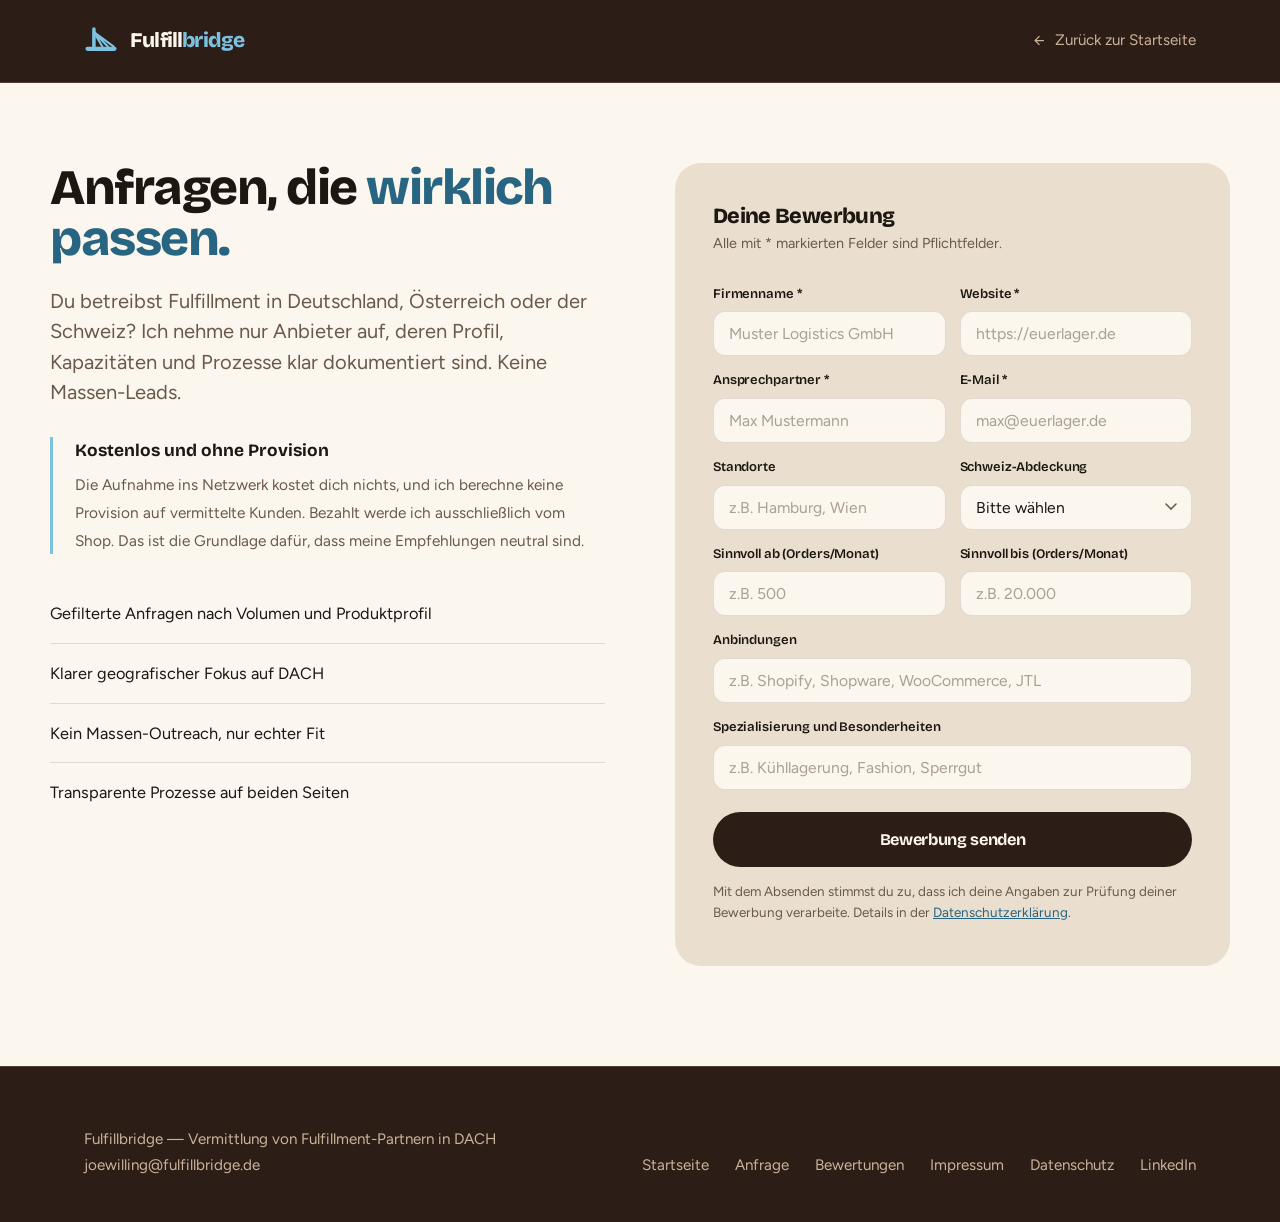
==== commit 700c823a: "Add files via upload" ====
--- a/3pl-bewerben.html
+++ b/3pl-bewerben.html
@@ -13,6 +13,11 @@
 <script defer src="/_vercel/speed-insights/script.js"></script>
 <link rel="stylesheet" href="/fonts/fonts.css" />
 <link rel="stylesheet" href="/styles.css" />
+
+<style>
+  /* Auf dieser Seite gibt es keine Leiste am unteren Rand */
+  @media (max-width:920px){ body{padding-bottom:0;} }
+</style>
 </head>
 <body>
 
--- a/fonts/fonts.css
+++ b/fonts/fonts.css
@@ -0,0 +1,49 @@
+/* ===========================================================
+   Lokal eingebundene Schriften – es gehen keine Daten an Google.
+
+   Benötigte Dateien in diesem Ordner (/fonts/):
+     bricolage-600.woff2
+     bricolage-700.woff2
+     bricolage-800.woff2
+     figtree-400.woff2
+     figtree-500.woff2
+     figtree-600.woff2
+
+   Bezug: gwfh.mranftl.com – Schrift wählen, Charset "latin",
+   die oben genannten Gewichte, herunterladen, entpacken und
+   exakt auf diese Namen umbenennen.
+   =========================================================== */
+
+/* ---------- Bricolage Grotesque (Überschriften) ---------- */
+@font-face{
+  font-family:'Bricolage Grotesque';
+  font-style:normal; font-weight:600; font-display:swap;
+  src:url('/fonts/bricolage-600.woff2') format('woff2');
+}
+@font-face{
+  font-family:'Bricolage Grotesque';
+  font-style:normal; font-weight:700; font-display:swap;
+  src:url('/fonts/bricolage-700.woff2') format('woff2');
+}
+@font-face{
+  font-family:'Bricolage Grotesque';
+  font-style:normal; font-weight:800; font-display:swap;
+  src:url('/fonts/bricolage-800.woff2') format('woff2');
+}
+
+/* ---------- Figtree (Fließtext) ---------- */
+@font-face{
+  font-family:'Figtree';
+  font-style:normal; font-weight:400; font-display:swap;
+  src:url('/fonts/figtree-400.woff2') format('woff2');
+}
+@font-face{
+  font-family:'Figtree';
+  font-style:normal; font-weight:500; font-display:swap;
+  src:url('/fonts/figtree-500.woff2') format('woff2');
+}
+@font-face{
+  font-family:'Figtree';
+  font-style:normal; font-weight:600; font-display:swap;
+  src:url('/fonts/figtree-600.woff2') format('woff2');
+}
--- a/styles.css
+++ b/styles.css
@@ -94,8 +94,12 @@
 .btn:disabled,.btn[disabled]{opacity:0.55;cursor:not-allowed;transform:none;}
 
 /* ---- Kopfzeile ------------------------------------------- */
-.site-head{background:var(--dark);color:var(--light);}
+.site-head{background:var(--dark);color:var(--light);
+  position:sticky;top:0;z-index:100;border-bottom:1px solid var(--edge);}
 .site-head .inner{display:flex;align-items:center;justify-content:space-between;height:82px;}
+/* Der Handlungsaufruf in der Kopfzeile bekommt bewusst mehr Gewicht als die Links daneben. */
+.site-head .btn-accent{box-shadow:0 0 0 4px rgba(124,193,224,0.16);font-size:1rem;padding:12px 26px;}
+.site-head .btn-accent:hover{box-shadow:0 0 0 6px rgba(124,193,224,0.24);}
 .brand{display:flex;align-items:center;gap:12px;text-decoration:none;color:var(--light);}
 .brand svg{color:var(--accent);flex-shrink:0;}
 .brand-word{font-family:var(--display);font-weight:800;font-size:1.3rem;letter-spacing:-0.04em;line-height:1;}
@@ -123,7 +127,8 @@
 .portrait{position:relative;}
 .portrait-panel{background:var(--light-2);border-radius:28px;padding:26px 26px 0;
   display:flex;flex-direction:column;align-items:center;}
-.portrait-panel img{width:100%;max-width:330px;}
+.portrait-panel img{width:100%;max-width:330px;height:auto;
+  aspect-ratio:436/572;object-fit:contain;}
 .portrait-tag{position:absolute;left:-18px;bottom:34px;background:var(--accent);color:var(--ink);
   font-family:var(--display);font-weight:700;font-size:1.02rem;letter-spacing:-0.02em;
   padding:13px 22px;border-radius:100px;line-height:1.2;}
@@ -321,6 +326,22 @@
 .article-cta h3{font-size:1.5rem;margin-bottom:12px;}
 .article-cta p{color:var(--on-dark);margin-bottom:26px;}
 
+/* ---- Handlungsaufruf am unteren Rand (nur Handy) --------- */
+.mobile-cta{display:none;}
+@media (max-width:920px){
+  .mobile-cta{
+    display:flex;position:fixed;left:0;right:0;bottom:0;z-index:120;
+    align-items:center;justify-content:space-between;gap:14px;
+    background:var(--dark);border-top:1px solid var(--edge);
+    padding:12px 20px calc(12px + env(safe-area-inset-bottom));
+  }
+  .mobile-cta span{font-size:0.86rem;color:var(--on-dark);line-height:1.35;}
+  .mobile-cta span b{display:block;color:var(--light);font-weight:600;font-size:0.95rem;}
+  .mobile-cta .btn{padding:12px 22px;font-size:0.95rem;white-space:nowrap;}
+  /* Platz schaffen, damit die Leiste nichts verdeckt */
+  body{padding-bottom:82px;}
+}
+
 /* ---- Bewegung -------------------------------------------- */
 @keyframes rise{from{opacity:0;transform:translateY(14px);}to{opacity:1;transform:translateY(0);}}
 .hero h1{animation:rise .55s ease both;}
@@ -332,8 +353,18 @@
 @media (max-width:920px){
   .wrap,.wrap-narrow{padding:0 22px;}
   body{font-size:16px;}
-  section,.stance{padding:62px 0;}
-  .hero{padding:54px 0 62px;}
+
+  /* Eigene Schriftstufe fürs Handy. Die Untergrenzen der
+     clamp-Werte oben sind für schmale Bildschirme zu hoch. */
+  h1{font-size:clamp(1.95rem,8.4vw,2.6rem);letter-spacing:-0.032em;line-height:1.06;}
+  h2{font-size:1.62rem;margin-bottom:12px;}
+  h3{font-size:1.1rem;}
+  .lede{font-size:1.08rem;line-height:1.55;}
+  .sec-intro{margin-bottom:32px;max-width:none;}
+  .sec-intro p{font-size:1.02rem;margin-top:10px;}
+
+  section,.stance{padding:56px 0;}
+  .hero{padding:38px 0 52px;}
   .hero-grid,.split,.price-wrap,.form-page{grid-template-columns:1fr;gap:40px;}
   .form-page{padding:46px 0 64px;}
   .steps,.pain-list,.qa-grid,.rev-grid{grid-template-columns:1fr;}
@@ -347,9 +378,51 @@
   .price-badge,.price-facts,.form-card,.article-cta{padding:32px 26px;}
   .closer{padding-top:62px;}
   .closer + .site-foot{margin-top:62px;}
-  .review-card{width:280px;}
+  .review-card{width:270px;padding:22px 20px;}
+  .review-text{font-size:0.94rem;}
   .marquee-track{animation-duration:36s;}
   .modal{padding:30px 24px;}
+
+  /* Kacheln und Zahlen kompakter, damit weniger gescrollt werden muss */
+  .pain{padding:24px 22px;}
+  .pain h3{margin-bottom:7px;}
+  .pain p{font-size:0.96rem;}
+  .pain-wide h3{font-size:1.3rem;}
+  .step{padding:26px 24px;}
+  .step-n{font-size:2.4rem;margin-bottom:12px;}
+  .step p{font-size:0.96rem;}
+  .qa{padding:24px 22px;}
+  .qa h3{font-size:1.05rem;margin-bottom:7px;}
+  .qa p{font-size:0.96rem;}
+  .plainlist li{padding:13px 0;font-size:0.97rem;}
+
+  .price-amount{font-size:2.9rem;}
+  .price-cap{font-size:1rem;margin-top:10px;}
+  .price-sub{font-size:0.92rem;}
+  .fact b{font-size:1.02rem;}
+  .fact span{font-size:0.96rem;}
+
+  .stance{padding:64px 0;}
+  .stance h2{font-size:2rem;max-width:none;margin-bottom:18px;}
+  .stance p{font-size:1.06rem;}
+
+  .closer h2{font-size:1.8rem;}
+  .closer p{font-size:1.04rem;margin-bottom:28px;}
+
+  .hero .lede{margin-bottom:28px;}
+  .hero-actions{gap:12px;margin-bottom:20px;}
+  .hero-actions .btn{flex:1;text-align:center;padding:15px 20px;}
+  .hero-note{font-size:0.94rem;}
+  .portrait-tag{font-size:0.94rem;padding:11px 18px;}
+
+  .btn{font-size:0.98rem;padding:15px 28px;}
+  .form-card h2{font-size:1.2rem;}
+  .form-page h1{font-size:clamp(1.85rem,7.6vw,2.4rem);}
+  .legal h1,.rev-page h1,.article h1{font-size:clamp(1.85rem,7.6vw,2.4rem);}
+  .legal h2{font-size:1.25rem;margin:40px 0 12px;padding-top:22px;}
+  .article h2{font-size:1.35rem;margin:38px 0 12px;}
+  .rev-avg{font-size:2.3rem;}
+  .reviews-avg{font-size:2.1rem;}
 }
 
 @media (prefers-reduced-motion:reduce){
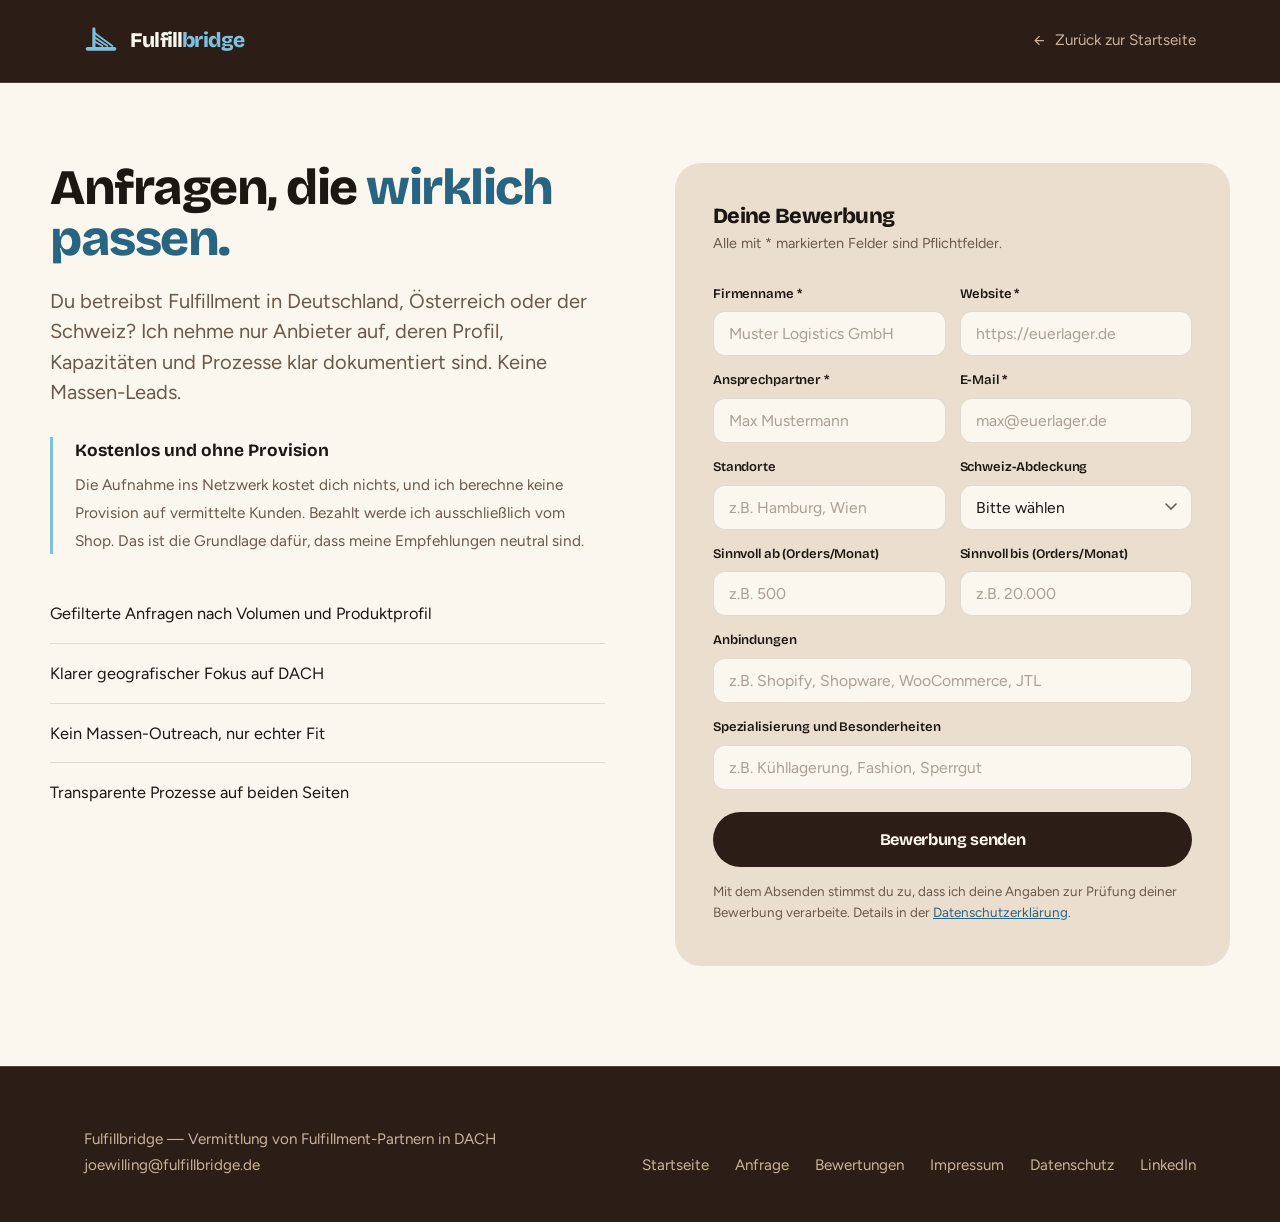
==== commit 9f248cea: "Add files via upload" ====
--- a/3pl-bewerben.html
+++ b/3pl-bewerben.html
@@ -26,9 +26,9 @@
     <a href="/" class="brand">
       <svg width="34" height="34" viewBox="0 0 48 48" aria-hidden="true">
         <g fill="none" stroke="currentColor" stroke-linecap="round">
-          <path d="M14 7v27" stroke-width="5"/>
-          <path d="M14 11.5 26 32M14 11.5 34 32M14 11.5 42 32" stroke-width="3"/>
-          <path d="M5 35h38" stroke-width="6"/>
+          <path d="M14 7v27" stroke-width="4.5"/>
+          <path d="M14 12 40 31M14 18 33 31M14 24 26 31" stroke-width="2.6"/>
+          <path d="M5 35h38" stroke-width="5.2"/>
         </g>
       </svg>
       <span class="brand-word">Fulfill<i>bridge</i></span>
--- a/styles.css
+++ b/styles.css
@@ -66,11 +66,11 @@
 /* ---- Flächen --------------------------------------------- */
 .band-dark{background:var(--dark);color:var(--light);}
 .band-dark .soft{color:var(--on-dark);}
-.band-dark a{color:var(--accent);}
+.band-dark a:not(.btn){color:var(--accent);}
 .band-light{background:var(--light);color:var(--ink);}
 .band-sand{background:var(--light-2);color:var(--ink);}
 .band-loud{background:var(--accent);color:var(--ink);}
-.band-loud a{color:var(--ink);}
+.band-loud a:not(.btn){color:var(--ink);}
 section{padding:100px 0;}
 
 /* ---- Schaltflächen --------------------------------------- */
@@ -81,14 +81,17 @@
   transition:transform .16s ease, background .16s ease, border-color .16s ease;
 }
 .btn:hover{transform:translateY(-2px);}
-.btn-accent{background:var(--accent);color:var(--ink);}
+/* Die Textfarbe wird bewusst erzwungen: Umgebungsregeln für Links
+   (z. B. in der Kopfzeile oder auf dunklen Flächen) dürfen sie nicht
+   überschreiben, sonst wird die Beschriftung unlesbar. */
+.btn-accent{background:var(--accent);color:var(--ink) !important;}
 .btn-accent:hover{background:#96CFE8;}
-.btn-dark{background:var(--dark);color:var(--light);}
+.btn-dark{background:var(--dark);color:var(--light) !important;}
 .btn-dark:hover{background:var(--dark-lt);}
-.btn-light{background:var(--light);color:var(--dark);}
-.btn-outline{background:transparent;color:var(--light);border-color:var(--edge);}
+.btn-light{background:var(--light);color:var(--dark) !important;}
+.btn-outline{background:transparent;color:var(--light) !important;border-color:var(--edge);}
 .btn-outline:hover{border-color:var(--light);}
-.btn-outline-dark{background:transparent;color:var(--ink);border-color:var(--edge-l);}
+.btn-outline-dark{background:transparent;color:var(--ink) !important;border-color:var(--edge-l);}
 .btn-outline-dark:hover{border-color:var(--ink);}
 .btn-sm{padding:11px 22px;font-size:0.94rem;}
 .btn:disabled,.btn[disabled]{opacity:0.55;cursor:not-allowed;transform:none;}
@@ -105,8 +108,8 @@
 .brand-word{font-family:var(--display);font-weight:800;font-size:1.3rem;letter-spacing:-0.04em;line-height:1;}
 .brand-word i{font-style:normal;color:var(--accent);}
 .site-head nav{display:flex;align-items:center;gap:32px;}
-.site-head nav a{font-size:0.97rem;font-weight:500;color:var(--on-dark);text-decoration:none;}
-.site-head nav a:hover{color:var(--light);}
+.site-head nav a:not(.btn){font-size:0.97rem;font-weight:500;color:var(--on-dark);text-decoration:none;}
+.site-head nav a:not(.btn):hover{color:var(--light);}
 .back-link{display:inline-flex;align-items:center;gap:8px;color:var(--on-dark);
   text-decoration:none;font-size:0.95rem;}
 .back-link:hover{color:var(--light);}
@@ -218,7 +221,7 @@
   border-top:1px solid var(--edge);}
 .closer + .site-foot{margin-top:92px;}
 .foot{display:flex;justify-content:space-between;gap:30px;flex-wrap:wrap;align-items:flex-end;}
-.foot a{color:var(--on-dark);text-decoration:none;font-size:0.95rem;}
+.foot a:not(.btn){color:var(--on-dark);text-decoration:none;font-size:0.95rem;}
 .foot a:hover{color:var(--light);}
 .foot-links{display:flex;gap:26px;flex-wrap:wrap;}
 .foot-meta{font-size:0.95rem;line-height:1.7;}
